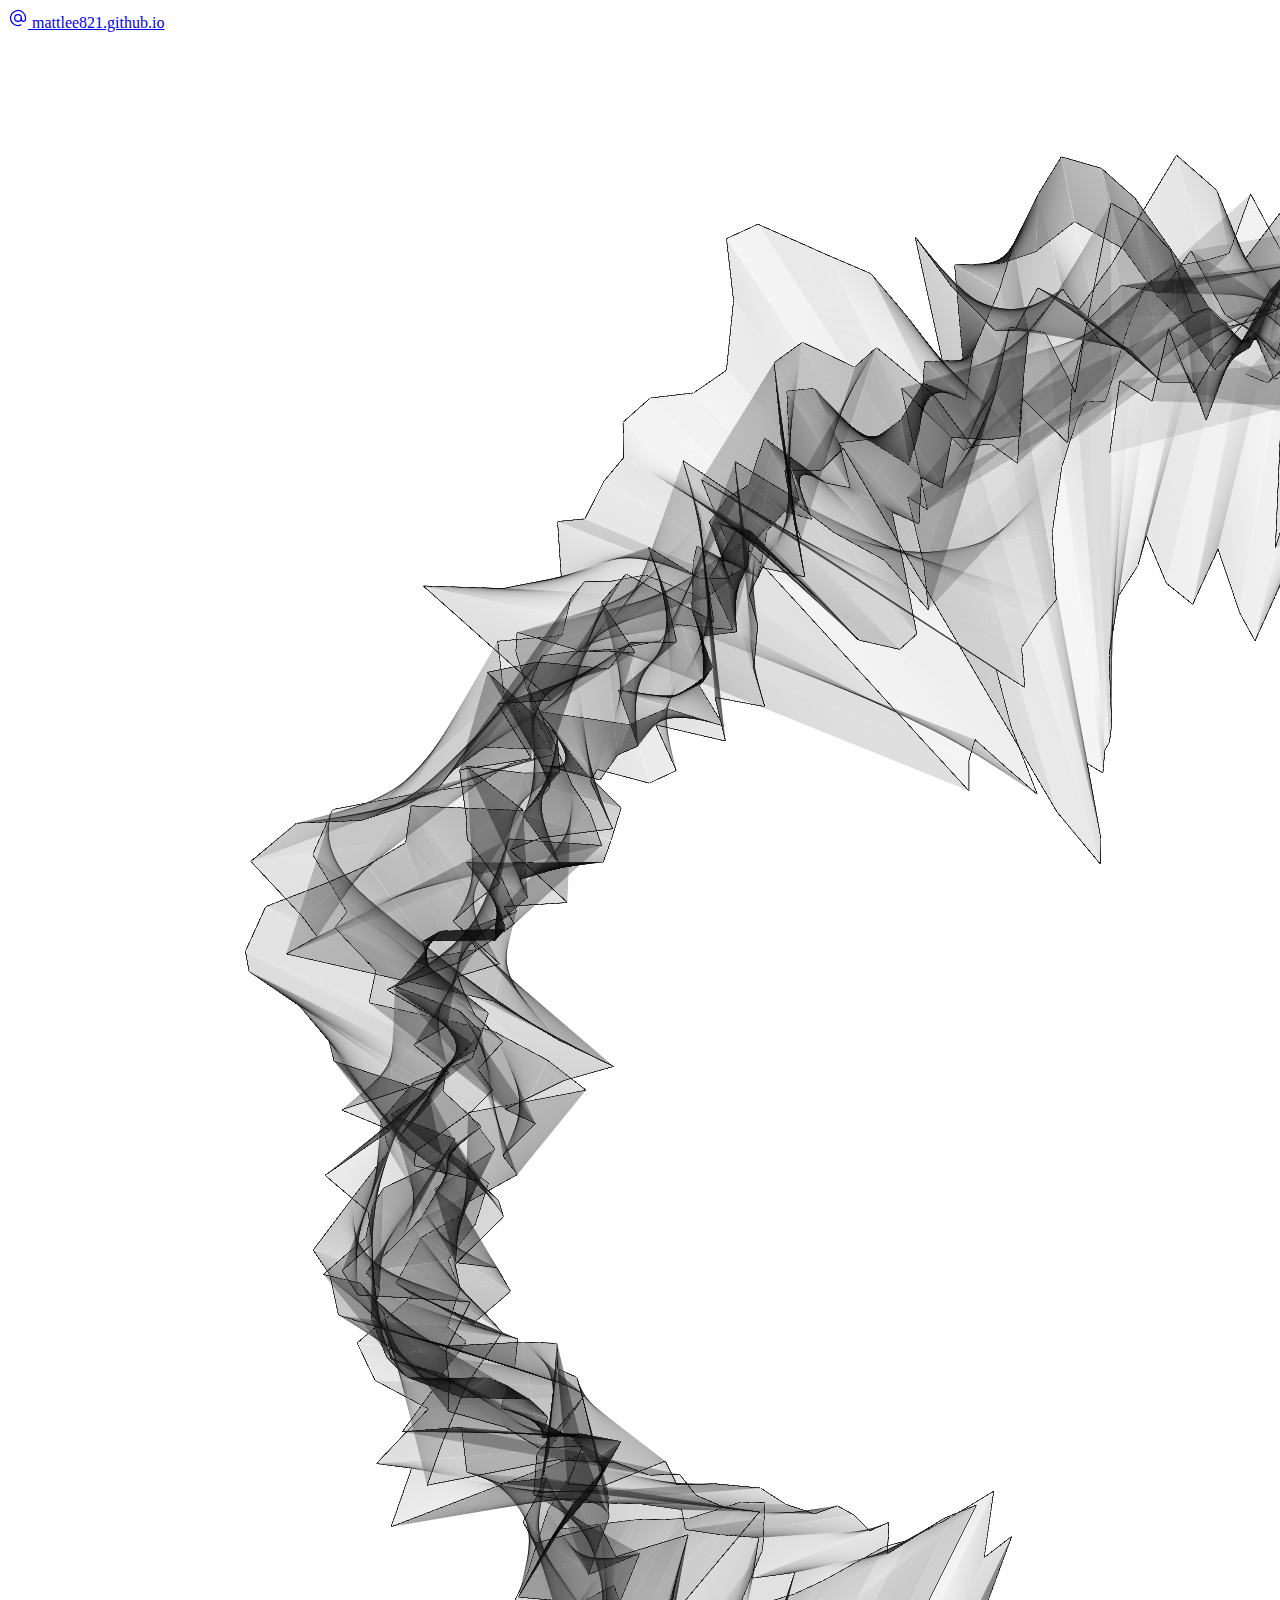
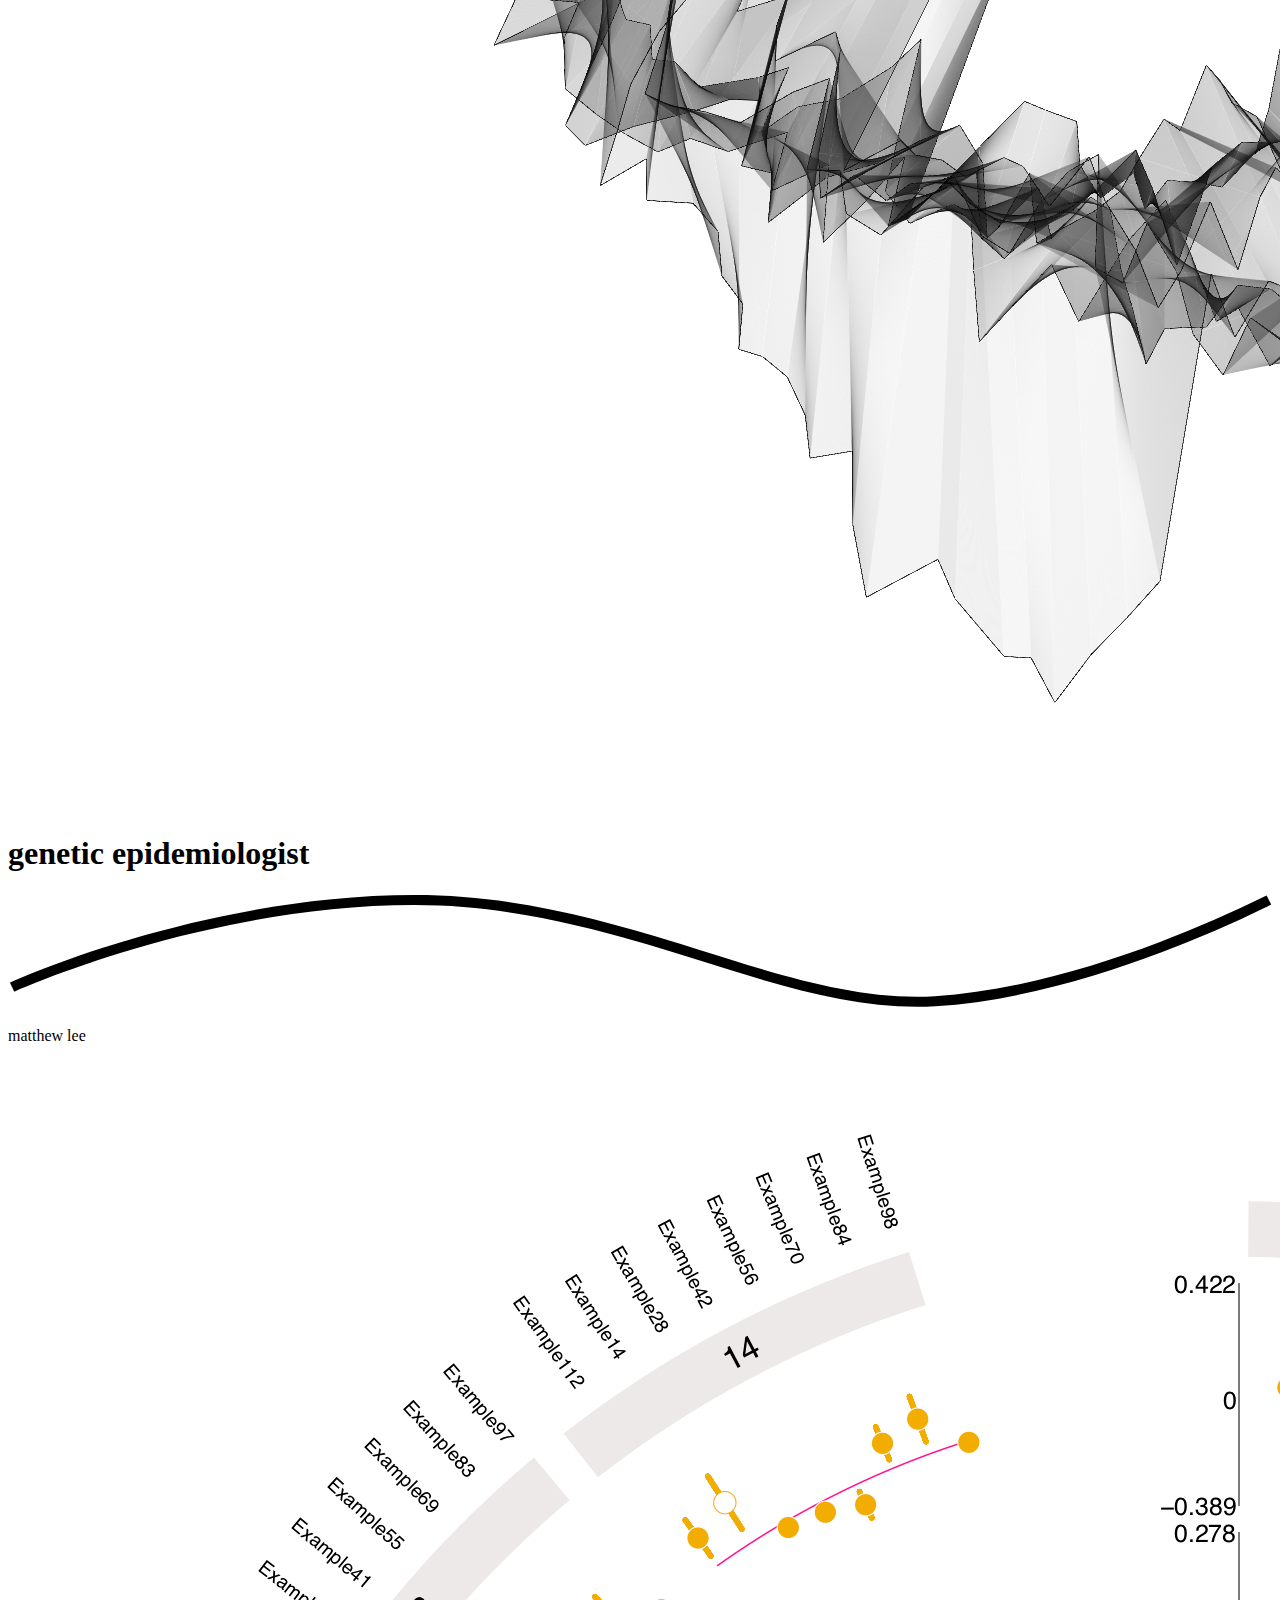
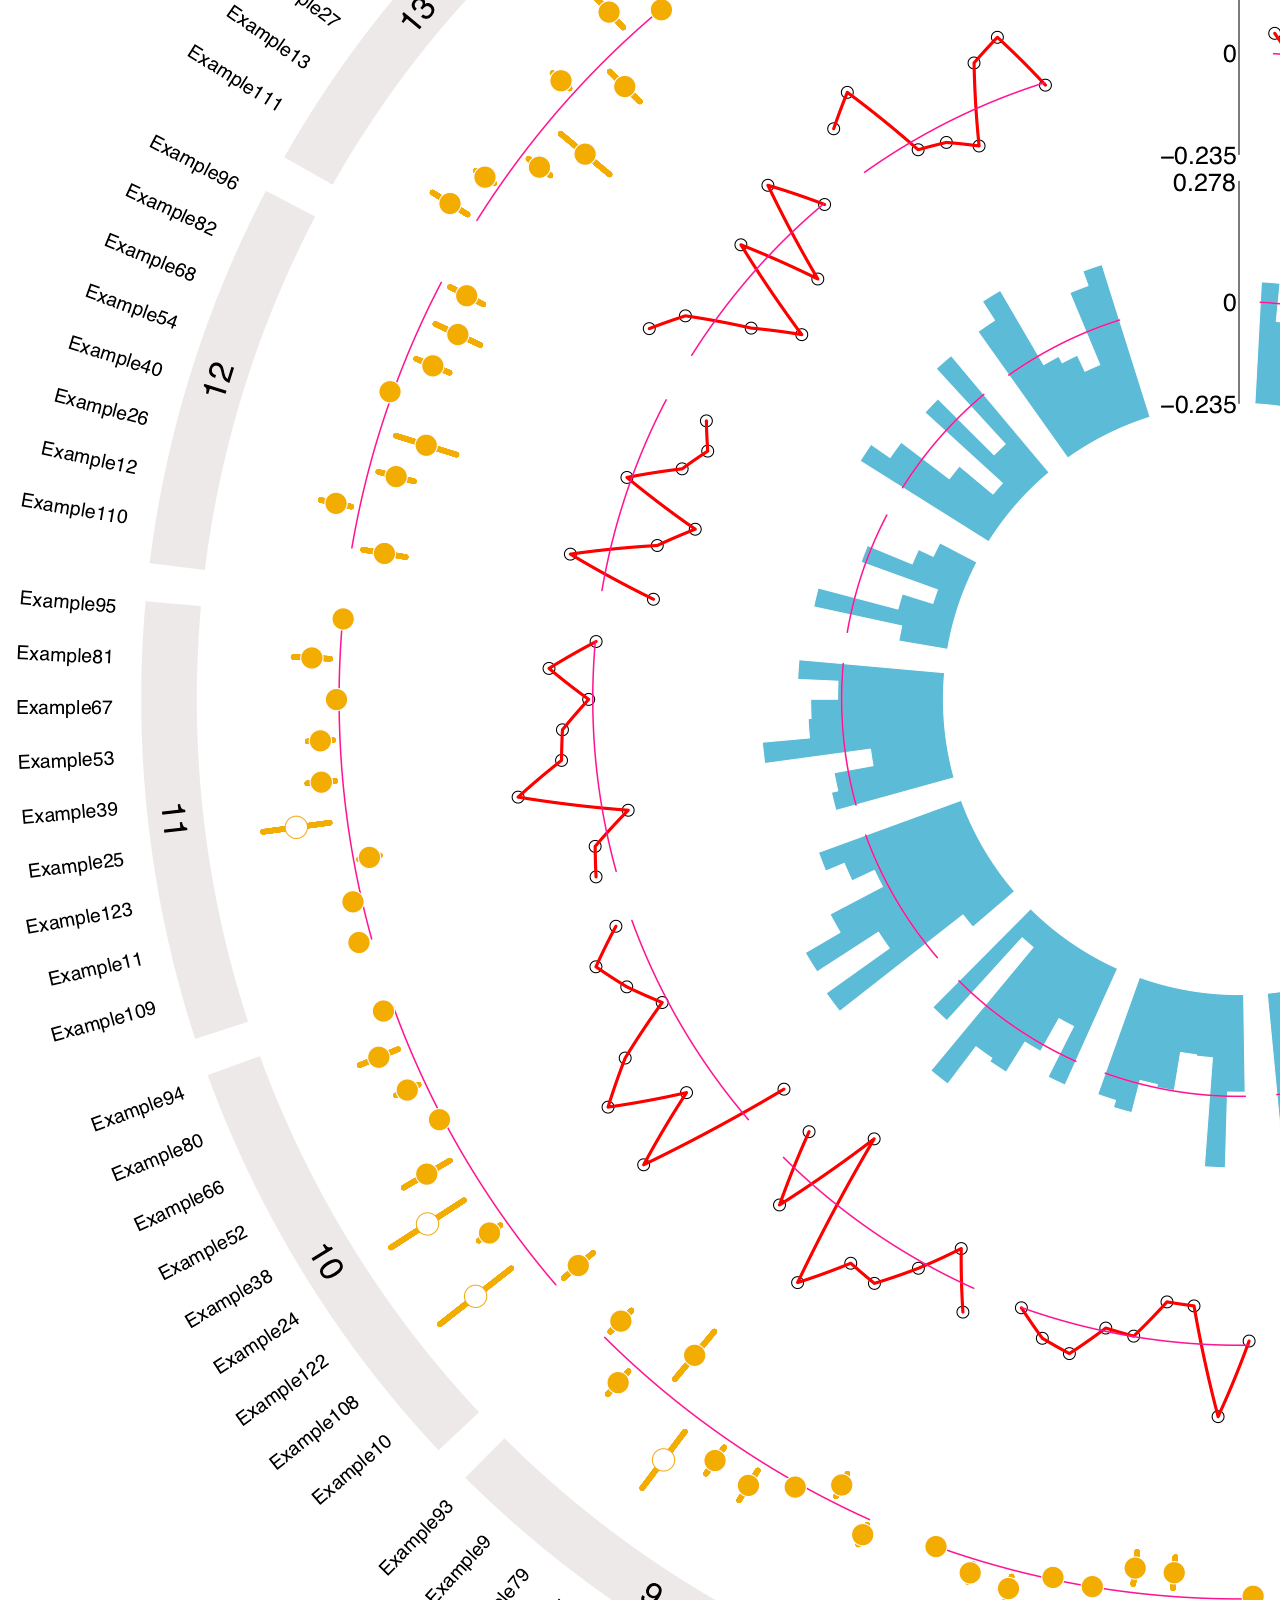
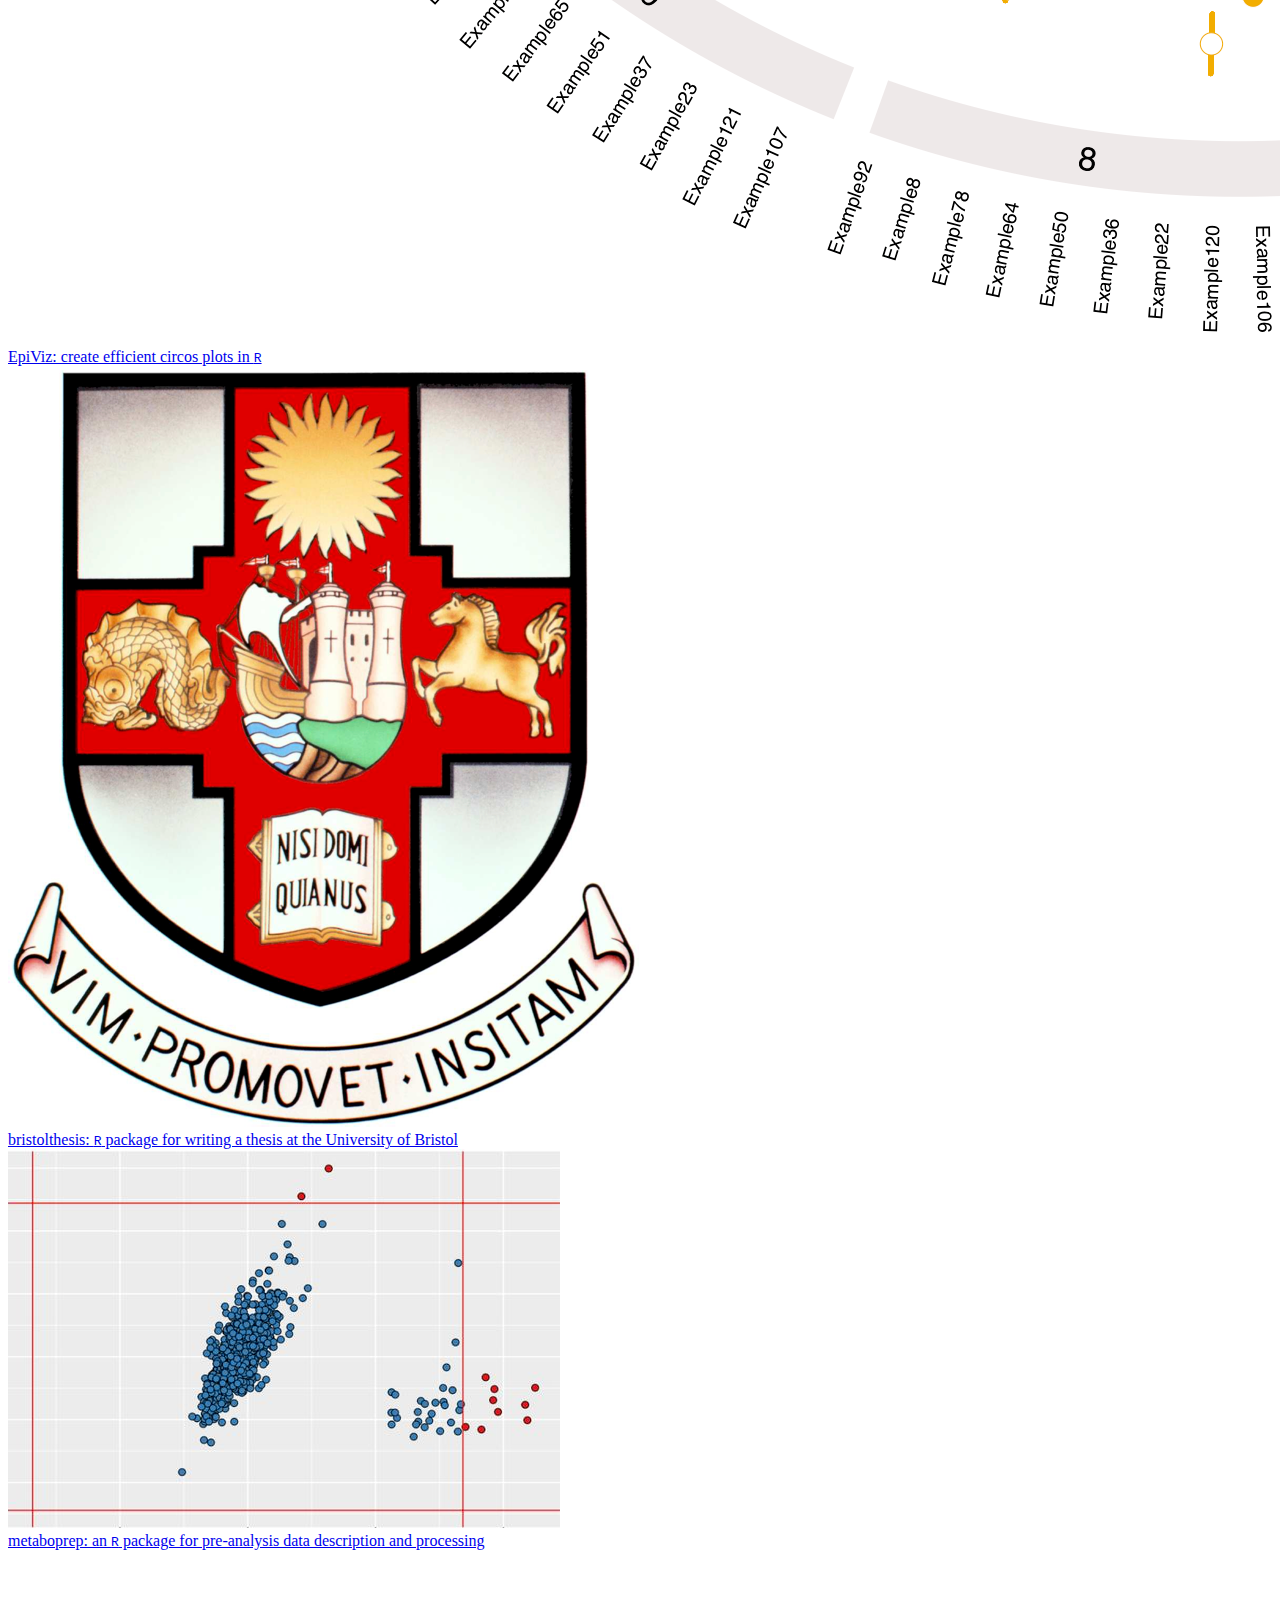
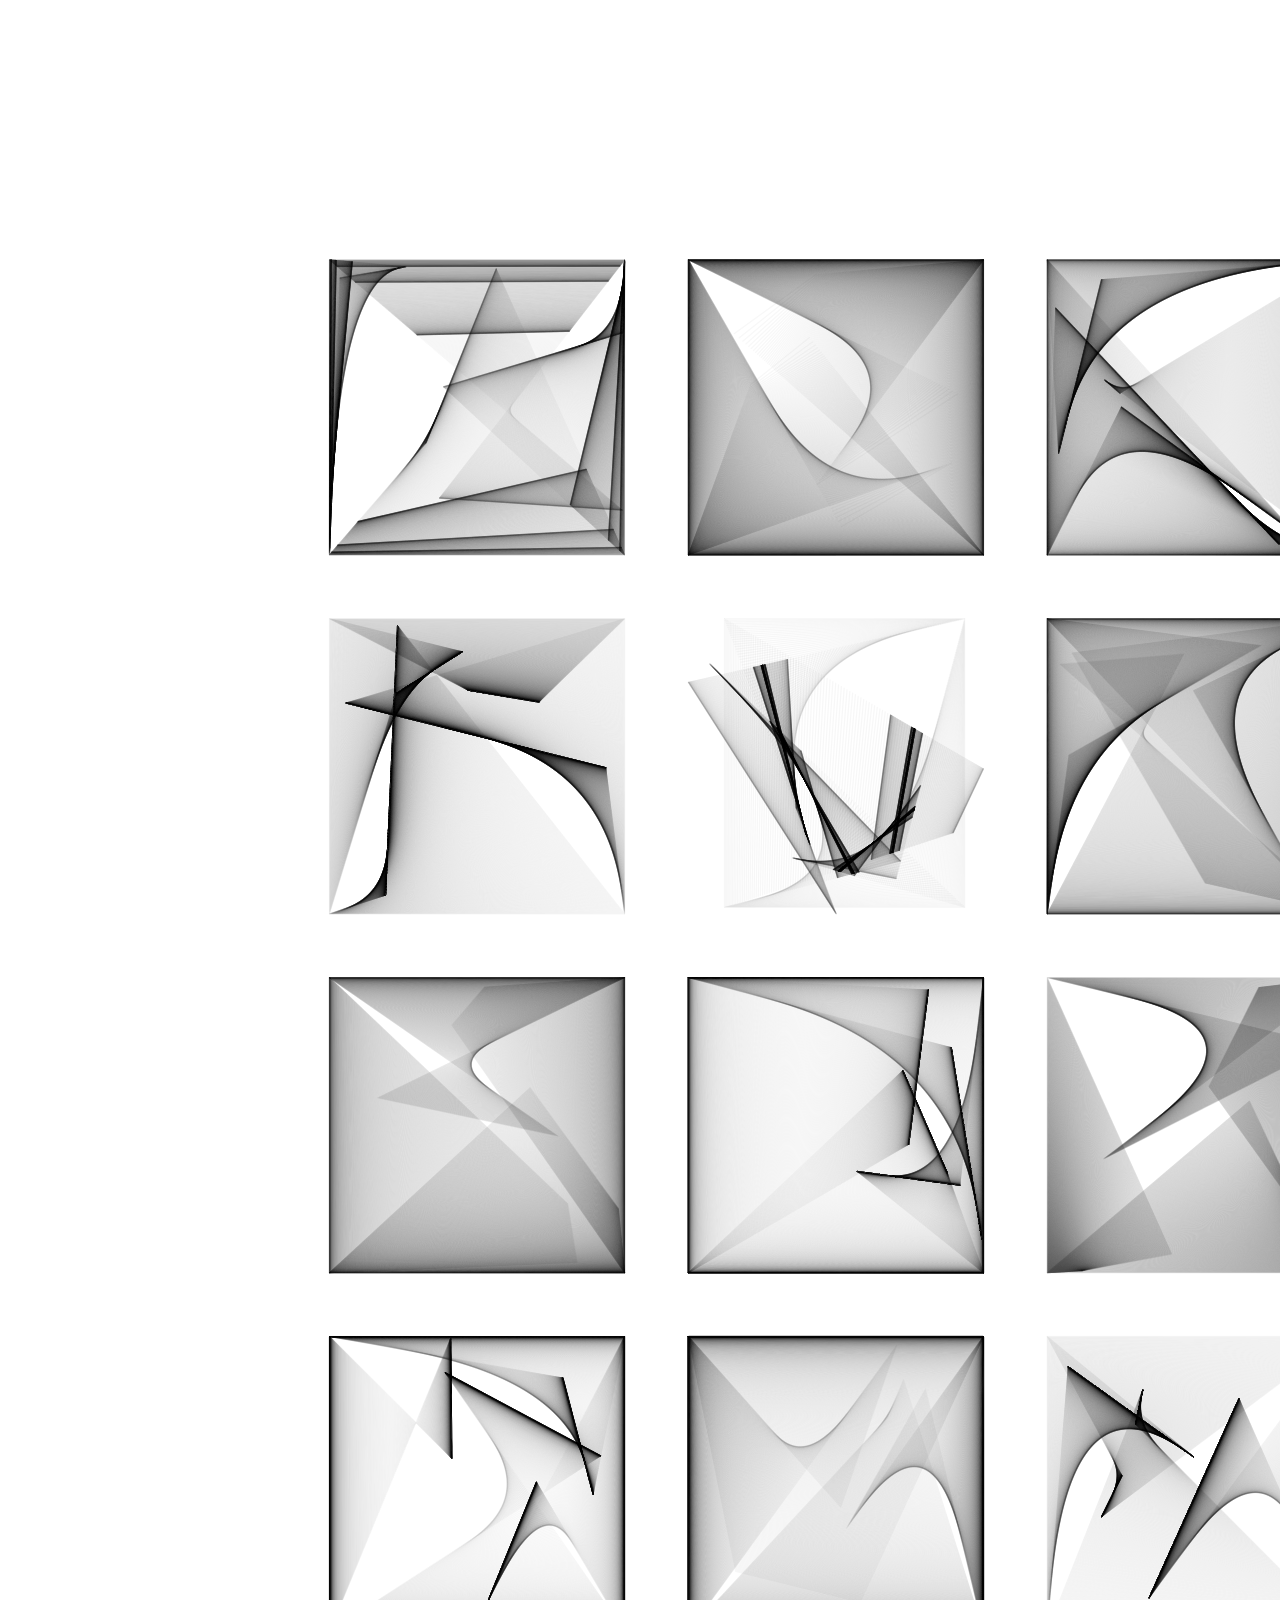
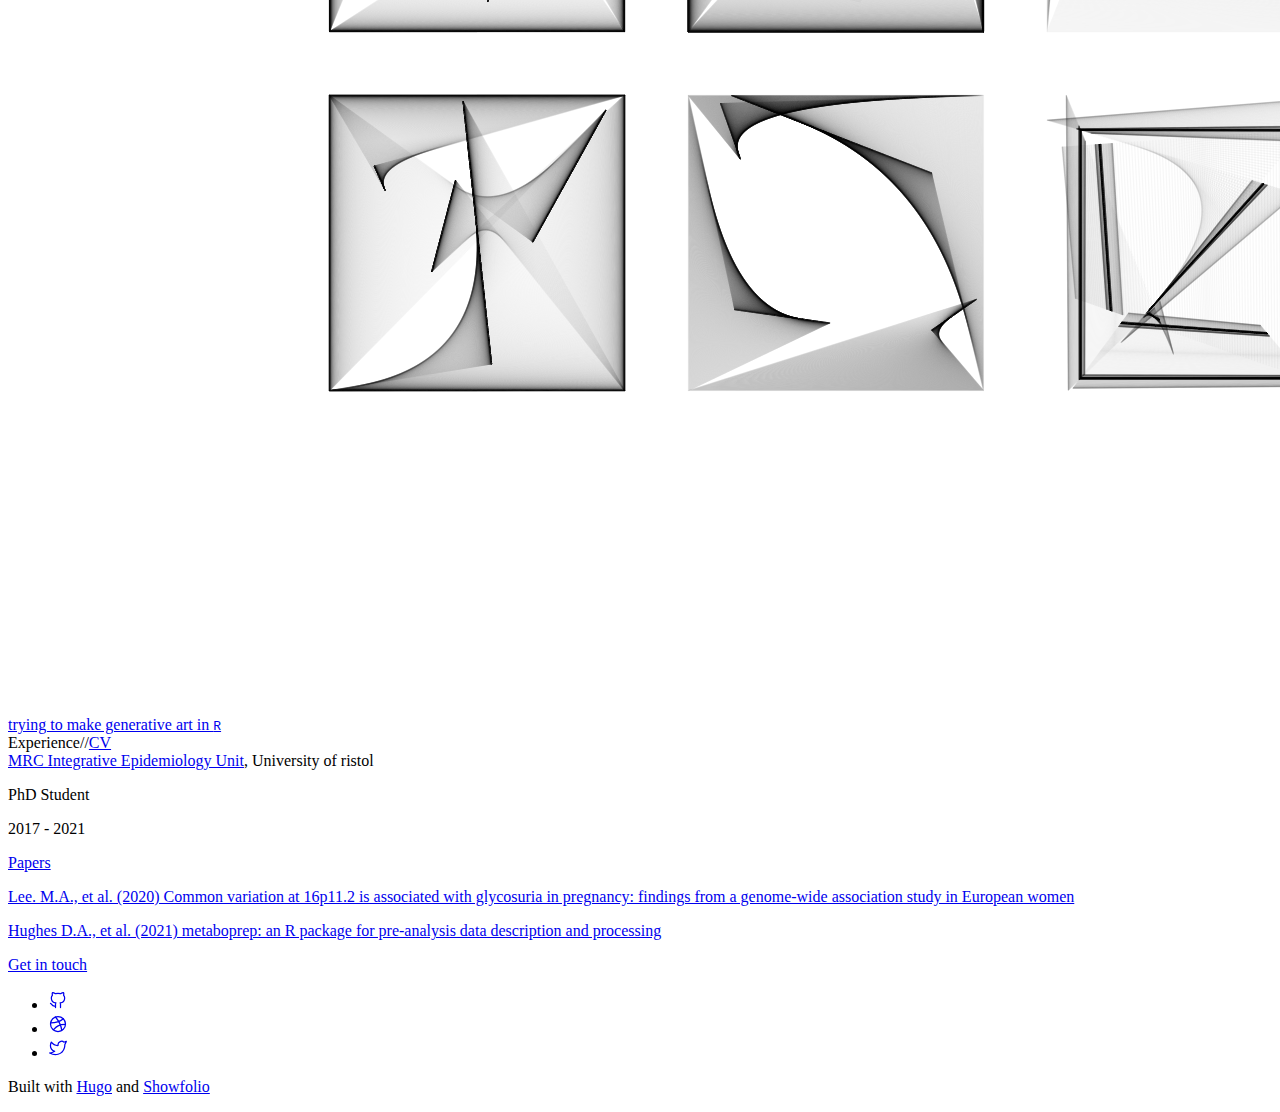
==== index.html @ bc2c704a "first commit" ====
<!DOCTYPE html>
<html lang="en-uk">
  <head>
  <meta charset="utf-8" />
  <meta name="viewport" content="width=device-width, initial-scale=1" />
  <title>
    mattlee821.github.io - mattlee821.github.io
  </title><meta name="generator" content="Hugo 0.86.0" /><link
    rel="stylesheet"
    href="https://mattlee821.github.io/css/styles.min.9364912a7bef88d33468ac1e06ea8011244b5a9d7494901418b22db514455541.css"
    integrity="sha256-k2SRKnvviNM0aKweBuqAESRLWp10lJAUGLIttRRFVUE="
  />
  
  <script>
    
    if (window.matchMedia("(prefers-color-scheme: dark)").matches) {
      document.documentElement.classList.add("dark");
    } else {
      document.documentElement.classList.remove("dark");
    }
  </script>
  
</head>

  <body
    class="flex flex-col min-h-screen dark:bg-gray-900 dark:text-gray-100 transition-colors duration-500"
  ><header class="w-full px-4 pt-4 max-w-5xl mx-auto">
  <nav class="flex items-center justify-between flex-wrap">
    <div class="flex gap-2 items-center">
      
      <a href="mailto:matthew.lee@bristol.ac.uk" aria-label="EMail">
        <svg
          xmlns="http://www.w3.org/2000/svg"
          width="20"
          height="20"
          viewBox="0 0 24 24"
          stroke-width="1.5"
          stroke="currentColor"
          fill="none"
          stroke-linecap="round"
          stroke-linejoin="round"
        >
          <path stroke="none" d="M0 0h24v24H0z" fill="none" />
          <circle cx="12" cy="12" r="4" />
          <path d="M16 12v1.5a2.5 2.5 0 0 0 5 0v-1.5a9 9 0 1 0 -5.5 8.28" />
        </svg>
      </a>
      
      <a href="https://mattlee821.github.io/" class="flex items-center font-bold">
        mattlee821.github.io
      </a>
    </div>

    <ul id="nav-menu" class="flex w-auto mt-0 space-x-2">
      
      
    </ul>
  </nav>
</header>
<main class="flex-1 mx-4 md:mx-12 lg:mx-24 mt-8 sm:mt-16"><section class="p-4 flex flex-col items-center">

  
  
  <div class="w-48 h-48 rounded-full mb-6 bg-white">
    <a href="https://research-information.bris.ac.uk/en/persons/matthew-lee"><img src="/procedural_ring.png" class="w-full p-2 h-full object-contain" alt="Matthew Lee" /></a>
  </div>
  

  <h1 class="text-2xl font-bold text-center mb-4">
    genetic epidemiologist
  </h1>
  <div
    class="text-5xl md:text-6xl font-bold text-center max-w-3xl mb-4 relative"
  >
    <div
      class="absolute top-10 opacity-20 transform left-1/2 -translate-x-1/2 text-red-300 z-0 w-full"
    >
      <svg
        class="max-w-xs md:max-w-lg mx-auto w-full"
        viewbox="0 0 625 56"
        fill="none"
        xmlns="http://www.w3.org/2000/svg"
      >
        <path
          d="M2 46c1.035 2.276 1.035 2.276 1.036 2.275h.002l.011-.006.048-.021.198-.089c.176-.08.443-.197.796-.353.707-.31 1.763-.767 3.145-1.35a406.34 406.34 0 0112.06-4.841c10.438-4.011 25.451-9.363 43.72-14.716C99.57 16.19 149.07 5.5 201 5.5v-5C148.43.5 98.43 11.312 61.61 22.1c-18.42 5.398-33.563 10.796-44.108 14.848a411.168 411.168 0 00-12.209 4.9 243.513 243.513 0 00-4.039 1.746 96.86 96.86 0 00-.268.121l-.015.007-.004.002c-.002 0-.002 0 1.033 2.276zM201 5.5c51.827 0 96.622 13.509 138.315 26.573 41.555 13.021 80.28 25.705 119.331 23.423l-.292-4.992c-37.949 2.218-75.724-10.098-117.544-23.202C299.128 14.24 253.673.5 201 .5v5zm257.646 49.996c38.873-2.272 80.4-14.874 112.112-26.845a615.88 615.88 0 0038.831-16.199 484.157 484.157 0 0011.08-5.243 292.1 292.1 0 003.713-1.852l.197-.1.05-.027.014-.006.004-.002c.001 0 .001-.001-1.147-2.222L622.351.78h-.002l-.011.006a611.127 611.127 0 01-53.346 23.187c-31.538 11.905-72.511 24.303-110.638 26.531l.292 4.992z"
          fill="currentColor"
        />
      </svg>
    </div>
    <div class="relative"></div>
  </div>
  <p class="font-light text-center max-w-sm mb-8">
    matthew lee
  </p>

 </section>
<section class="grid grid-cols-2 md:grid-cols-4 gap-4 my-1 max-w-5xl mx-auto" style="min-height: 100px">

  <div class="relative row-span-1 shadow-sm md:shadow-2xl">
    <img
      class="rounded object-cover w-full h-full"
      loading="lazy"
      src="/epiviz_crop.png"
      href="https://github.com/mattlee821/EpiViz#epiviz-an-implementation-of-circos-plots-for-epidemiologists"/>
    <div class="absolute top-0 left-0 rounded w-full h-full bg-black bg-opacity-30 grid place-items-center opacity-0 hover:opacity-100 transition-opacity duration-200">
      <a class="px-3 py-1 bg-white text-black"
        href="https://github.com/mattlee821/EpiViz#epiviz-an-implementation-of-circos-plots-for-epidemiologists"
        target="_blank"
        rel="noopener noreferrer">
        EpiViz: create efficient circos plots in <code>R</code>
      </a>
    </div>
  </div>

    <div class="relative row-span-1 shadow-sm md:shadow-2xl">
    <img
      class="rounded object-cover w-full h-full"
      loading="lazy"
      src="/UoBcrest.png"
      href="https://github.com/mattlee821/bristolthesis#bristolthesis"
    />
    <div
      class="absolute top-0 left-0 rounded w-full h-full bg-black bg-opacity-30 grid place-items-center opacity-0 hover:opacity-100 transition-opacity duration-200"
    >
      <a class="px-3 py-1 bg-white text-black"
        href="https://github.com/mattlee821/bristolthesis#bristolthesis"
        target="_blank"
        rel="noopener noreferrer"
        >bristolthesis: <code>R</code> package for writing a thesis at the University of Bristol</a>
    </div>
  </div>

      <div class="relative row-span-1 shadow-sm md:shadow-2xl">
    <img
      class="rounded object-cover w-full h-full"
      loading="lazy"
      src="/metaboprep_crop.png"
      href="https://github.com/mattlee821/bristolthesis#bristolthesis"
    />
    <div
      class="absolute top-0 left-0 rounded w-full h-full bg-black bg-opacity-30 grid place-items-center opacity-0 hover:opacity-100 transition-opacity duration-200"
    >
      <a class="px-3 py-1 bg-white text-black"
        href="https://github.com/MRCIEU/metaboprep#metabolite-data-preparation-pipeline---version-10"
        target="_blank"
        rel="noopener noreferrer"
        >metaboprep: an <code>R</code> package for pre-analysis data description and processing
      </a>
    </div>
  </div>

      <div class="relative row-span-1 shadow-sm md:shadow-2xl bg-white">
    <img
      class="rounded object-cover w-full h-full"
      loading="lazy"
      src="/interpolate_squares.png"
      href="https://github.com/mattlee821/bristolthesis#bristolthesis"
    />
    <div
      class="absolute top-0 left-0 rounded w-full h-full bg-black bg-opacity-30 grid place-items-center opacity-0 hover:opacity-100 transition-opacity duration-200"
    >
      <a class="px-3 py-1 bg-white text-black"
        href="https://github.com/mattlee821/generativeart"
        target="_blank"
        rel="noopener noreferrer"
        >trying to make generative art in <code>R</code>
      </a>
    </div>
  </div>
      
</section>
<section class="my-10 max-w-5xl mx-auto">

  <div class="grid grid-cols-2 gap-4">
    
    <div>
      <div class="text-2xl font-semibold mb-4">Experience</a>//<a class="text text-blue-100 hover:text-blue-400" href="mattlee821.github.io/cv">CV</div>
      <div>

        <div class="text font-bold my-2"><a class="text text-blue-100 hover:text-blue-400" href="http://www.bristol.ac.uk/integrative-epidemiology/">MRC Integrative Epidemiology Unit</a>, University of ristol</div>
        <p class="my-1 font-light">PhD Student</p>
        <p class="text-gray-500 my-1">2017 - 2021</p>

      </div>
    </div>

    
    <div>
      <div class="text-2xl font-semibold mb-4"><a class="text text-blue-100 hover:text-blue-400" href="https://orcid.org/0000-0001-6262-3447">Papers</div>

        <p class="my-1 font-light"><a class="text text-blue-100 hover:text-blue-400" href="https://doi.org/10.1093/hmg/ddaa054">Lee. M.A., et al. (2020) Common variation at 16p11.2 is associated with glycosuria in pregnancy: findings from a genome-wide association study in European women</a></p>

        <p class="my-1 font-light"><a class="text text-blue-100 hover:text-blue-400" href="https://www.biorxiv.org/content/10.1101/2021.07.07.451488v1">Hughes D.A., et al. (2021) metaboprep: an R package for pre-analysis data description and processing</a></p>

    </div>

  </div>
</section>
<section class="my-16 max-w-2xl mx-auto">
  <div class="text font-bold text-center">
    <a class="text text-blue-400 hover:text-blue-100" href="mailto:matthew.lee@bristol.ac.uk">Get in touch</a>
  </div>
</section>
<section class="my-4">
  <ul class="flex justify-center gap-4">

    
    <li>
      <a
        href="https://github.com/mattlee821"
        target="_blank"
        rel="noopener"
        aria-label="GitHub"
        class="p-2 inline-block rounded-full border border-gray-300 text-gray-300 hover:text-gray-800 hover:border-gray-800 cursor-pointer transition-colors dark:border-gray-600 dark:text-gray-600 dark:hover:border-gray-300 dark:hover:text-gray-300"
      >
        <svg
          xmlns="http://www.w3.org/2000/svg"
          width="20"
          height="20"
          viewBox="0 0 24 24"
          stroke-width="1.5"
          stroke="currentColor"
          fill="none"
          stroke-linecap="round"
          stroke-linejoin="round"
        >
          <path stroke="none" d="M0 0h24v24H0z" fill="none" />
          <path
            d="M9 19c-4.3 1.4 -4.3 -2.5 -6 -3m12 5v-3.5c0 -1 .1 -1.4 -.5 -2c2.8 -.3 5.5 -1.4 5.5 -6a4.6 4.6 0 0 0 -1.3 -3.2a4.2 4.2 0 0 0 -.1 -3.2s-1.1 -.3 -3.5 1.3a12.3 12.3 0 0 0 -6.2 0c-2.4 -1.6 -3.5 -1.3 -3.5 -1.3a4.2 4.2 0 0 0 -.1 3.2a4.6 4.6 0 0 0 -1.3 3.2c0 4.6 2.7 5.7 5.5 6c-.6 .6 -.6 1.2 -.5 2v3.5"
          />
        </svg>
      </a>
    </li>
    

    
    <li>
      <a
        href="https://research-information.bris.ac.uk/en/persons/matthew-lee"
        target="_blank"
        rel="noopener"
        aria-label="Medium"
        class="p-2 inline-block rounded-full border border-gray-300 text-gray-300 hover:text-gray-800 hover:border-gray-800 cursor-pointer transition-colors dark:border-gray-600 dark:text-gray-600 dark:hover:border-gray-300 dark:hover:text-gray-300"
      >
        <svg
          xmlns="http://www.w3.org/2000/svg"
          class="icon icon-tabler icon-tabler-brand-dribbble"
          width="20"
          height="20"
          viewBox="0 0 24 24"
          stroke-width="1.5"
          stroke="currentColor"
          fill="none"
          stroke-linecap="round"
          stroke-linejoin="round"
        >
          <path stroke="none" d="M0 0h24v24H0z" fill="none" />
          <circle cx="12" cy="12" r="9" />
          <path d="M9 3.6c5 6 7 10.5 7.5 16.2" />
          <path d="M6.4 19c3.5 -3.5 6 -6.5 14.5 -6.4" />
          <path d="M3.1 10.75c5 0 9.814 -.38 15.314 -5" />
        </svg>
      </a>
    </li>
    

    
    <li>
      <a
        href="https://twitter.com/science_matt"
        target="_blank"
        rel="noopener"
        aria-label="Twitter"
        class="p-2 inline-block rounded-full border border-gray-300 text-gray-300 hover:text-gray-800 hover:border-gray-800 cursor-pointer transition-colors dark:border-gray-600 dark:text-gray-600 dark:hover:border-gray-300 dark:hover:text-gray-300"
      >
        <svg
          xmlns="http://www.w3.org/2000/svg"
          width="20"
          height="20"
          viewBox="0 0 24 24"
          stroke-width="1.5"
          stroke="currentColor"
          fill="none"
          stroke-linecap="round"
          stroke-linejoin="round"
        >
          <path stroke="none" d="M0 0h24v24H0z" fill="none" />
          <path
            d="M22 4.01c-1 .49 -1.98 .689 -3 .99c-1.121 -1.265 -2.783 -1.335 -4.38 -.737s-2.643 2.06 -2.62 3.737v1c-3.245 .083 -6.135 -1.395 -8 -4c0 0 -4.182 7.433 4 11c-1.872 1.247 -3.739 2.088 -6 2c3.308 1.803 6.913 2.423 10.034 1.517c3.58 -1.04 6.522 -3.723 7.651 -7.742a13.84 13.84 0 0 0 .497 -3.753c-.002 -.249 1.51 -2.772 1.818 -4.013z"
          />
        </svg>
      </a>
    </li>

    
  </ul>
</section>

    </main><footer class="my-0 w-full text-center p-4 text-xs text-gray-400">
  <p>
    Built with
    <a
      href="https://gohugo.io"
      target="_blank"
      rel="noopener noreferrer"
      class="underline hover:text-blue-800 dark:hover:text-blue-300"
      >Hugo</a
    >
    and
    <a
      href="https://github.com/apvarun/showfolio-hugo-theme"
      target="_blank"
      rel="noopener noreferrer"
      class="underline hover:text-blue-800 dark:hover:text-blue-300"
      >Showfolio</a
    >
  </p>
</footer>

</body>
</html>
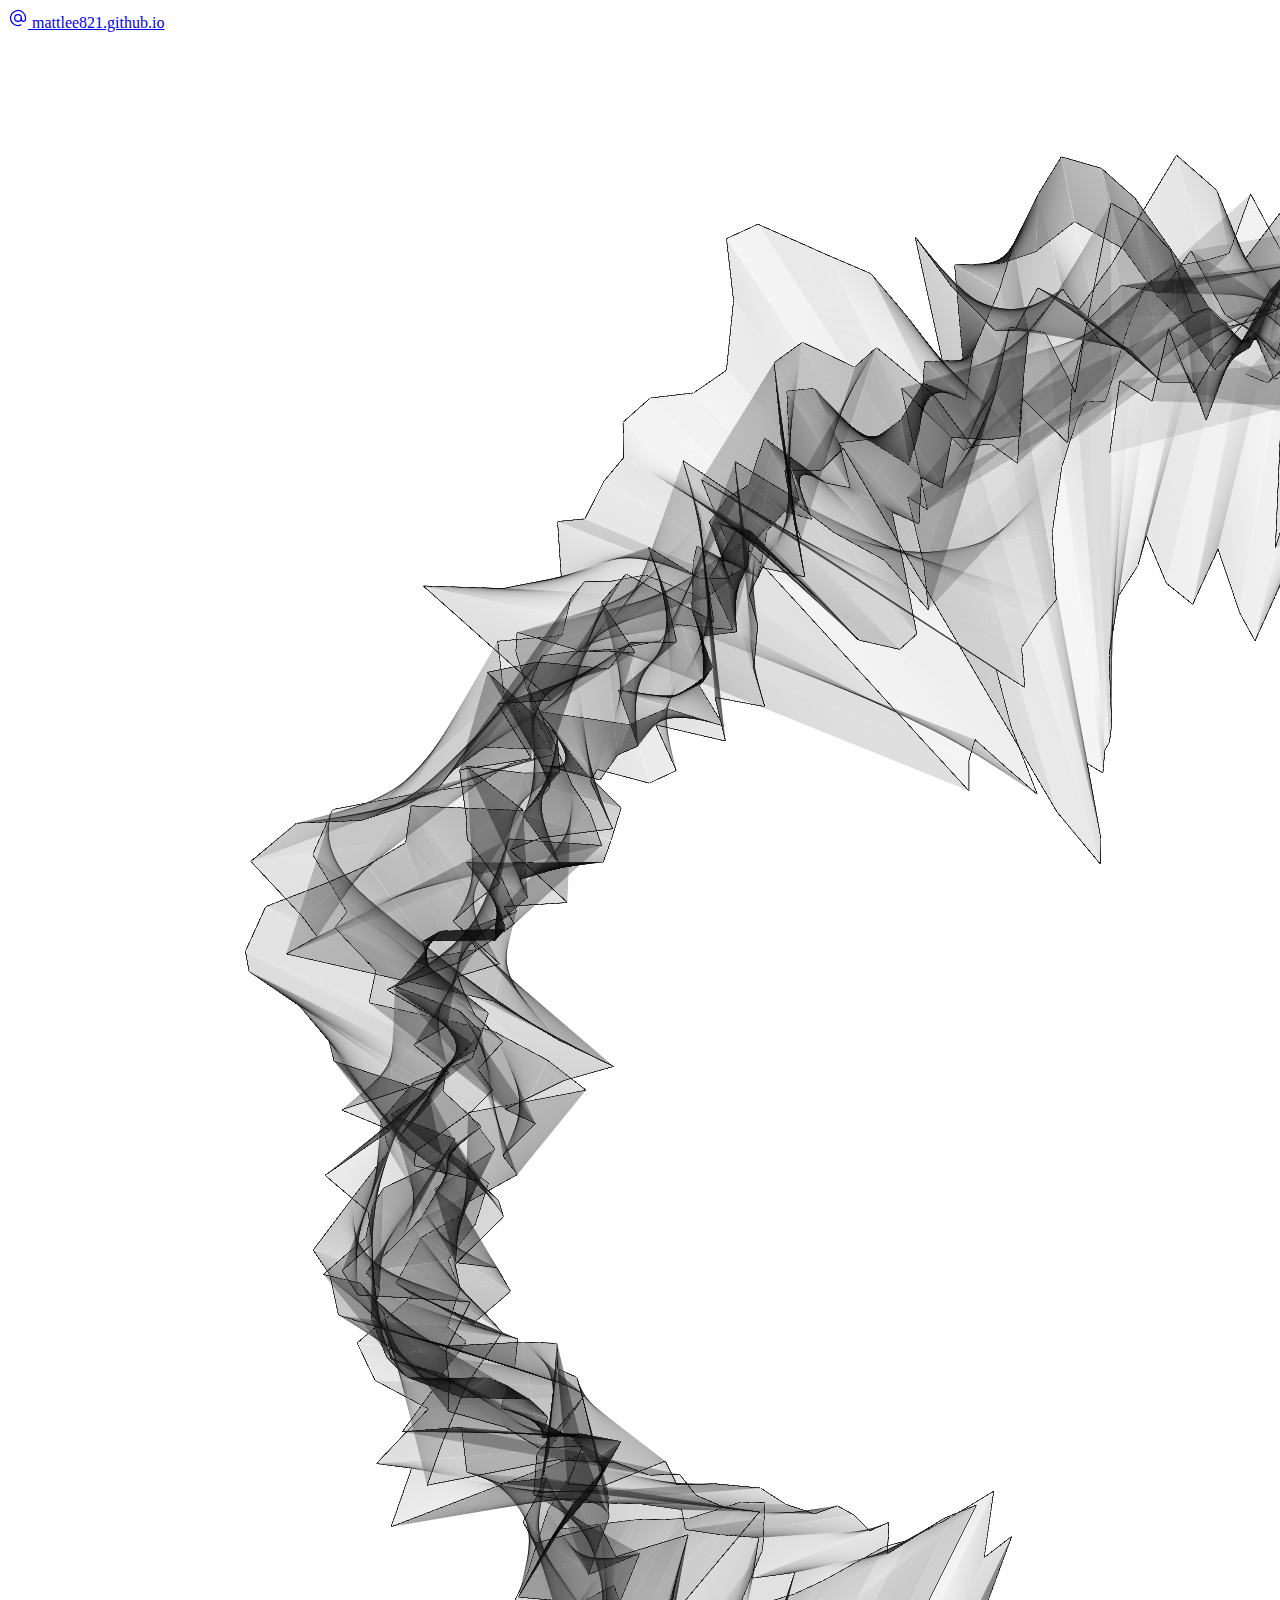
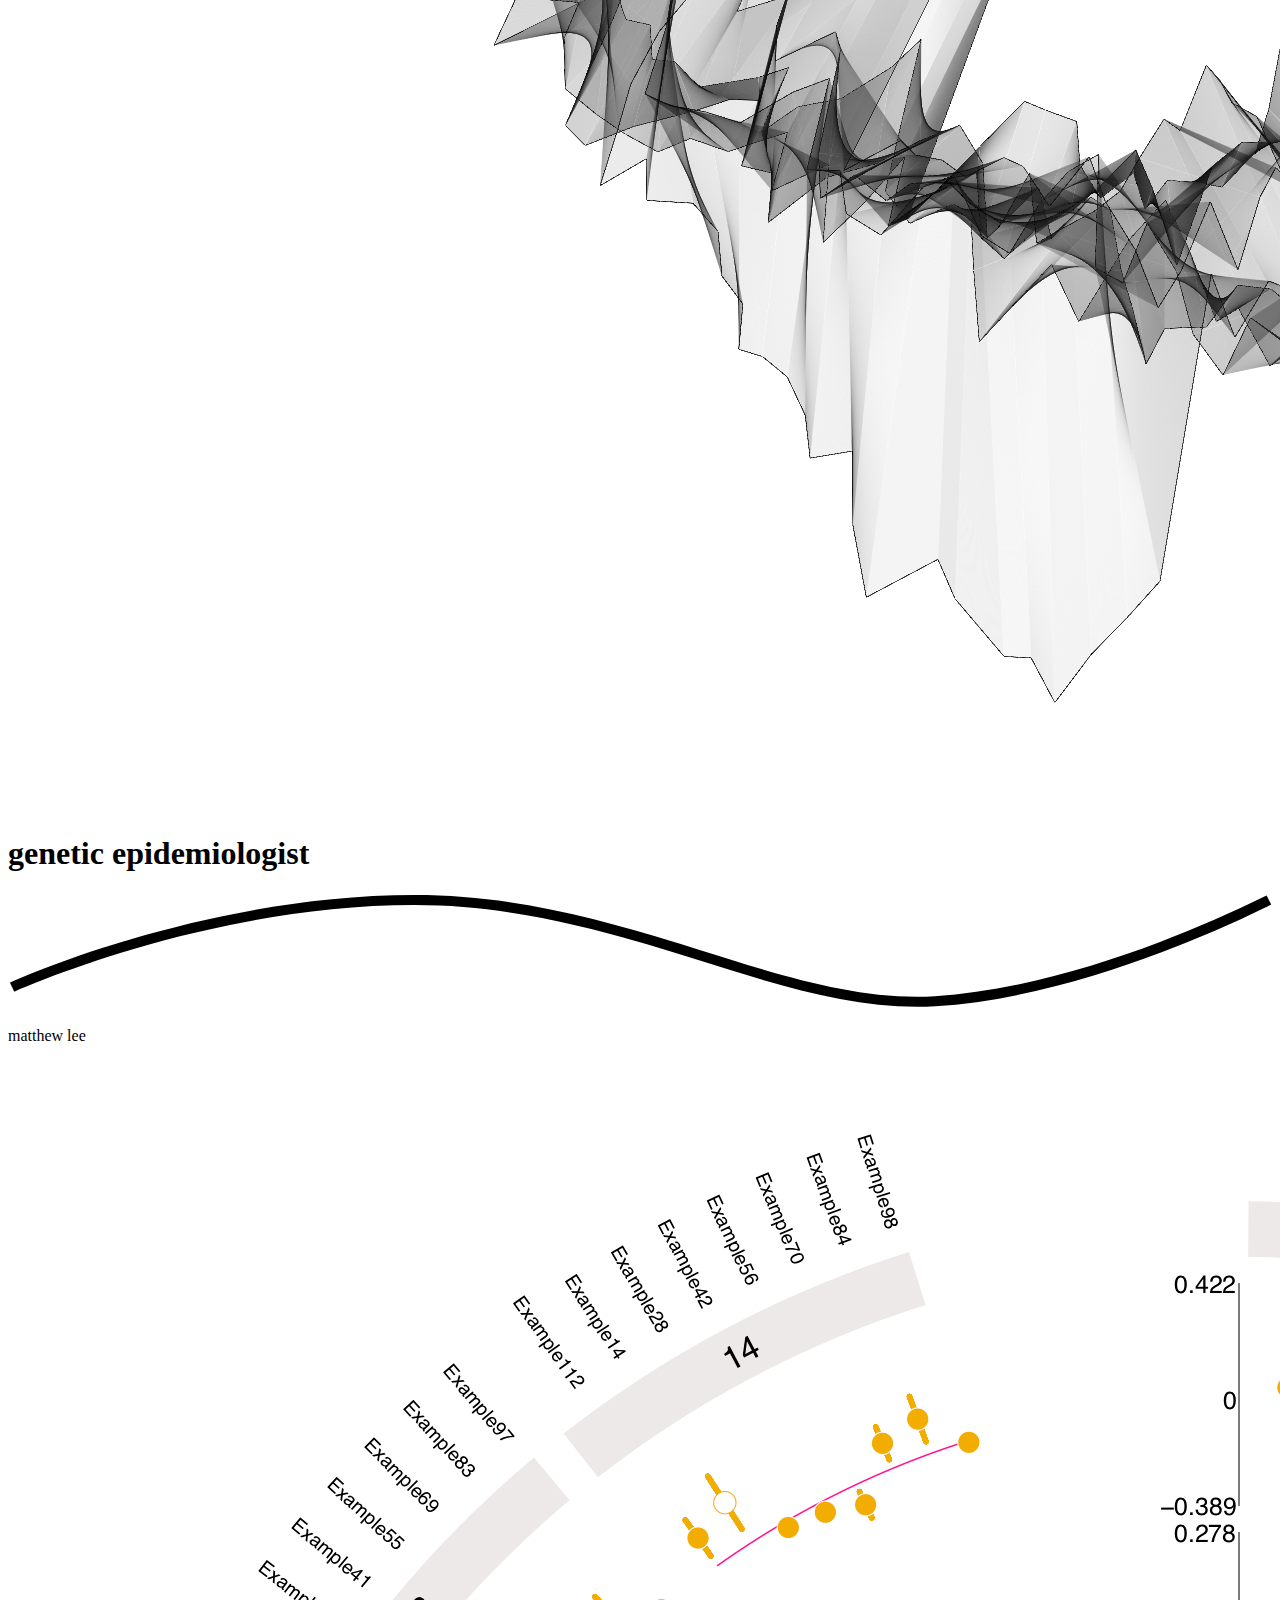
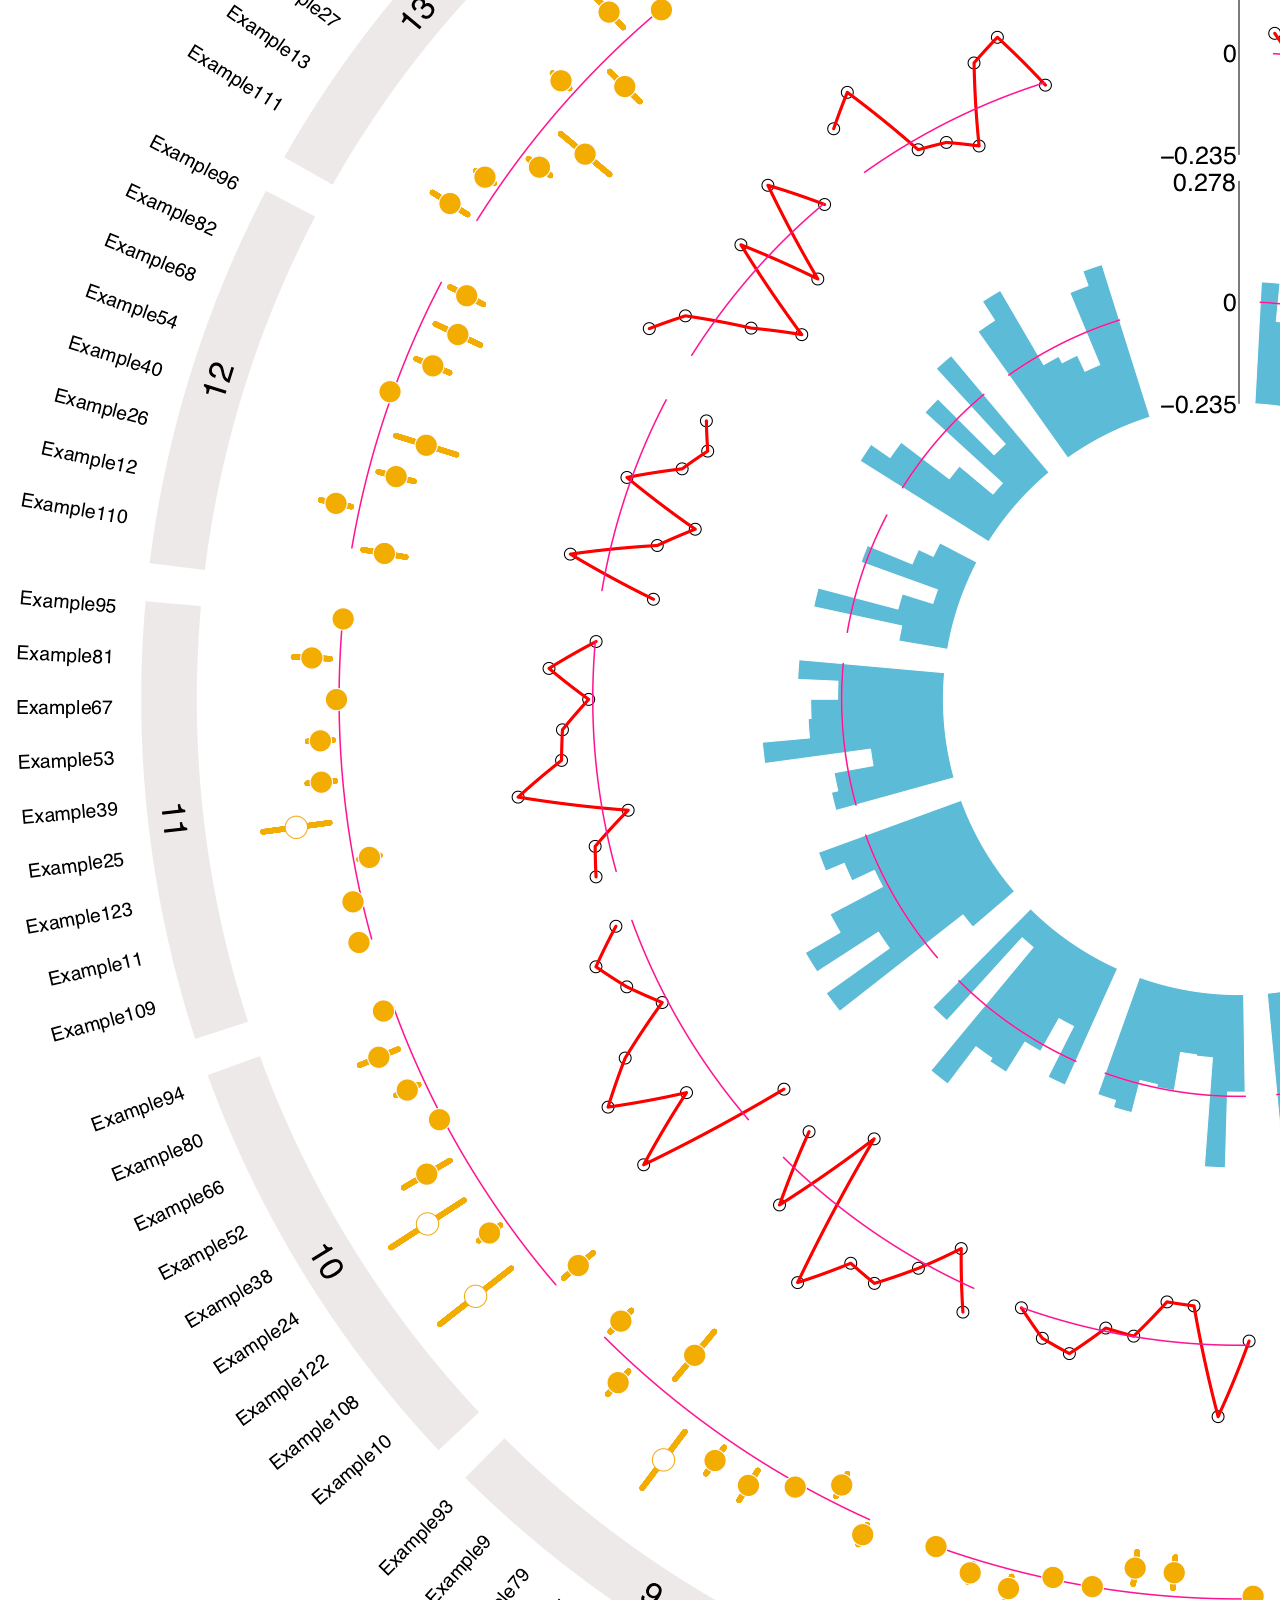
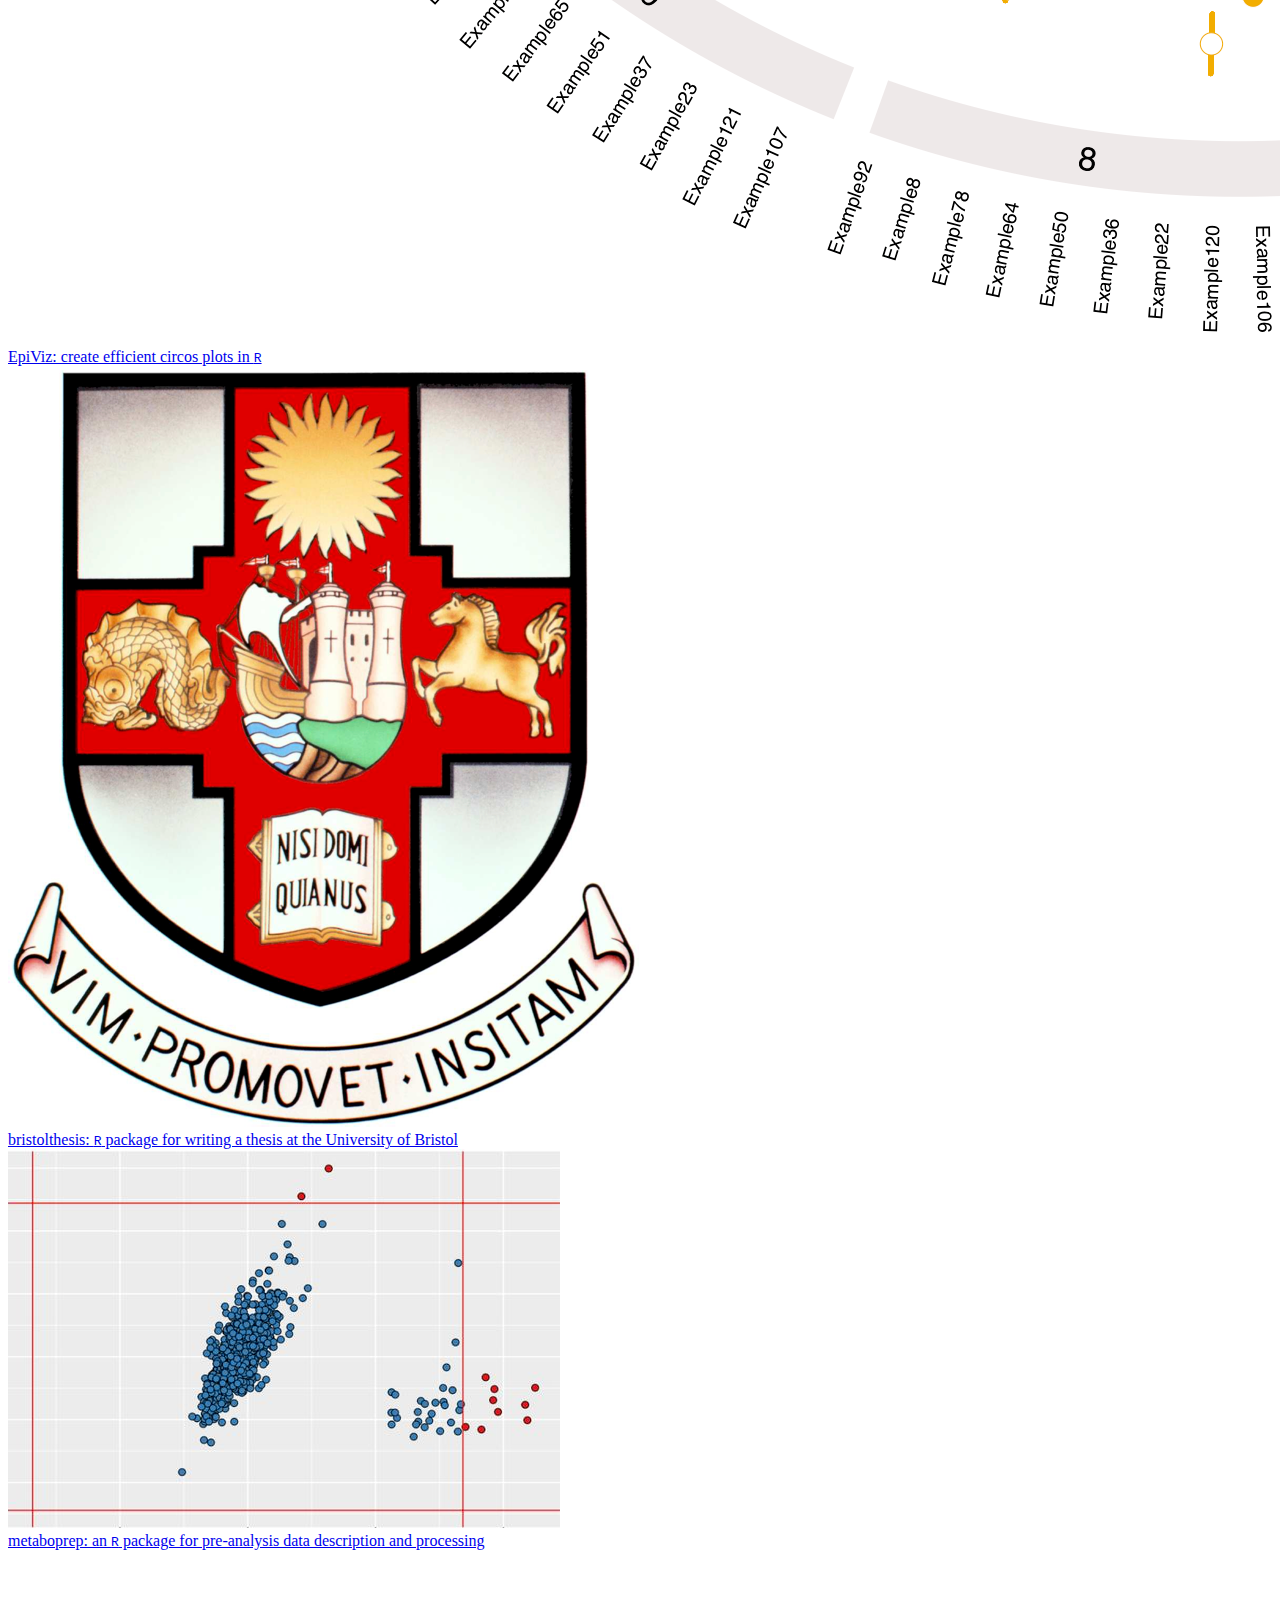
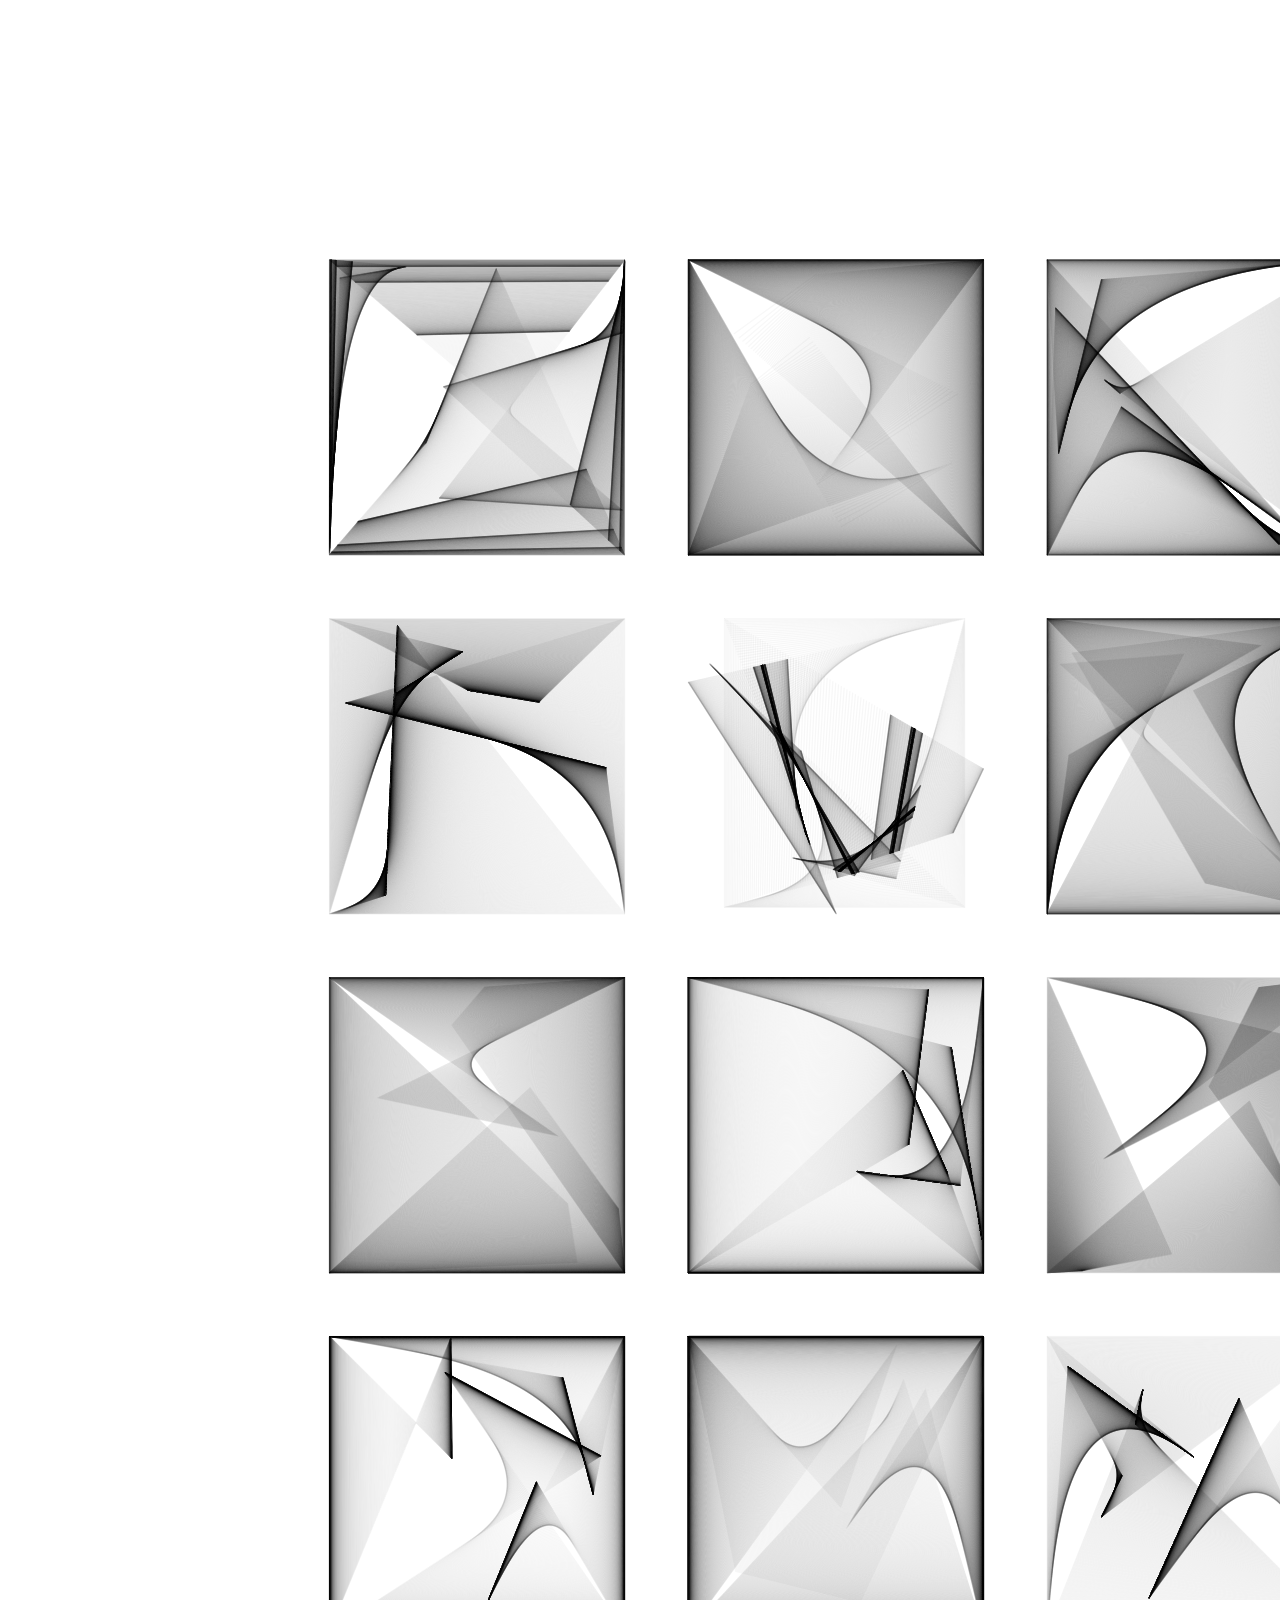
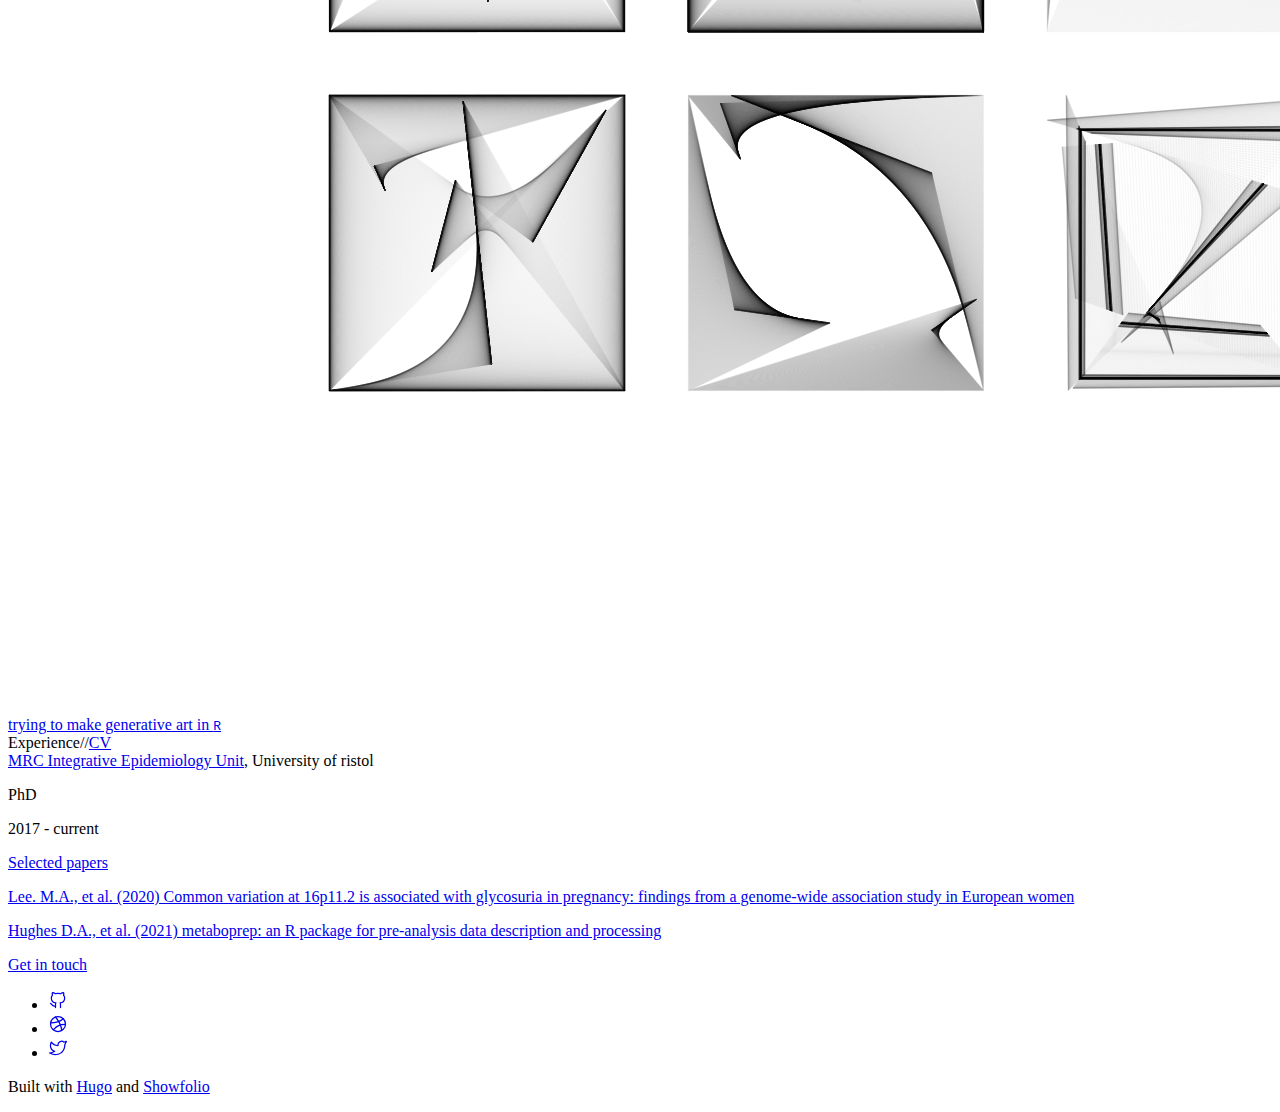
==== commit fbbe2dff: "update test" ====
--- a/index.html
+++ b/index.html
@@ -178,15 +178,15 @@
       <div>
 
         <div class="text font-bold my-2"><a class="text text-blue-100 hover:text-blue-400" href="http://www.bristol.ac.uk/integrative-epidemiology/">MRC Integrative Epidemiology Unit</a>, University of ristol</div>
-        <p class="my-1 font-light">PhD Student</p>
-        <p class="text-gray-500 my-1">2017 - 2021</p>
+        <p class="my-1 font-light">PhD</p>
+        <p class="text-gray-500 my-1">2017 - current</p>
 
       </div>
     </div>
 
     
     <div>
-      <div class="text-2xl font-semibold mb-4"><a class="text text-blue-100 hover:text-blue-400" href="https://orcid.org/0000-0001-6262-3447">Papers</div>
+      <div class="text-2xl font-semibold mb-4"><a class="text text-blue-100 hover:text-blue-400" href="https://orcid.org/0000-0001-6262-3447">Selected papers</div>
 
         <p class="my-1 font-light"><a class="text text-blue-100 hover:text-blue-400" href="https://doi.org/10.1093/hmg/ddaa054">Lee. M.A., et al. (2020) Common variation at 16p11.2 is associated with glycosuria in pregnancy: findings from a genome-wide association study in European women</a></p>
 
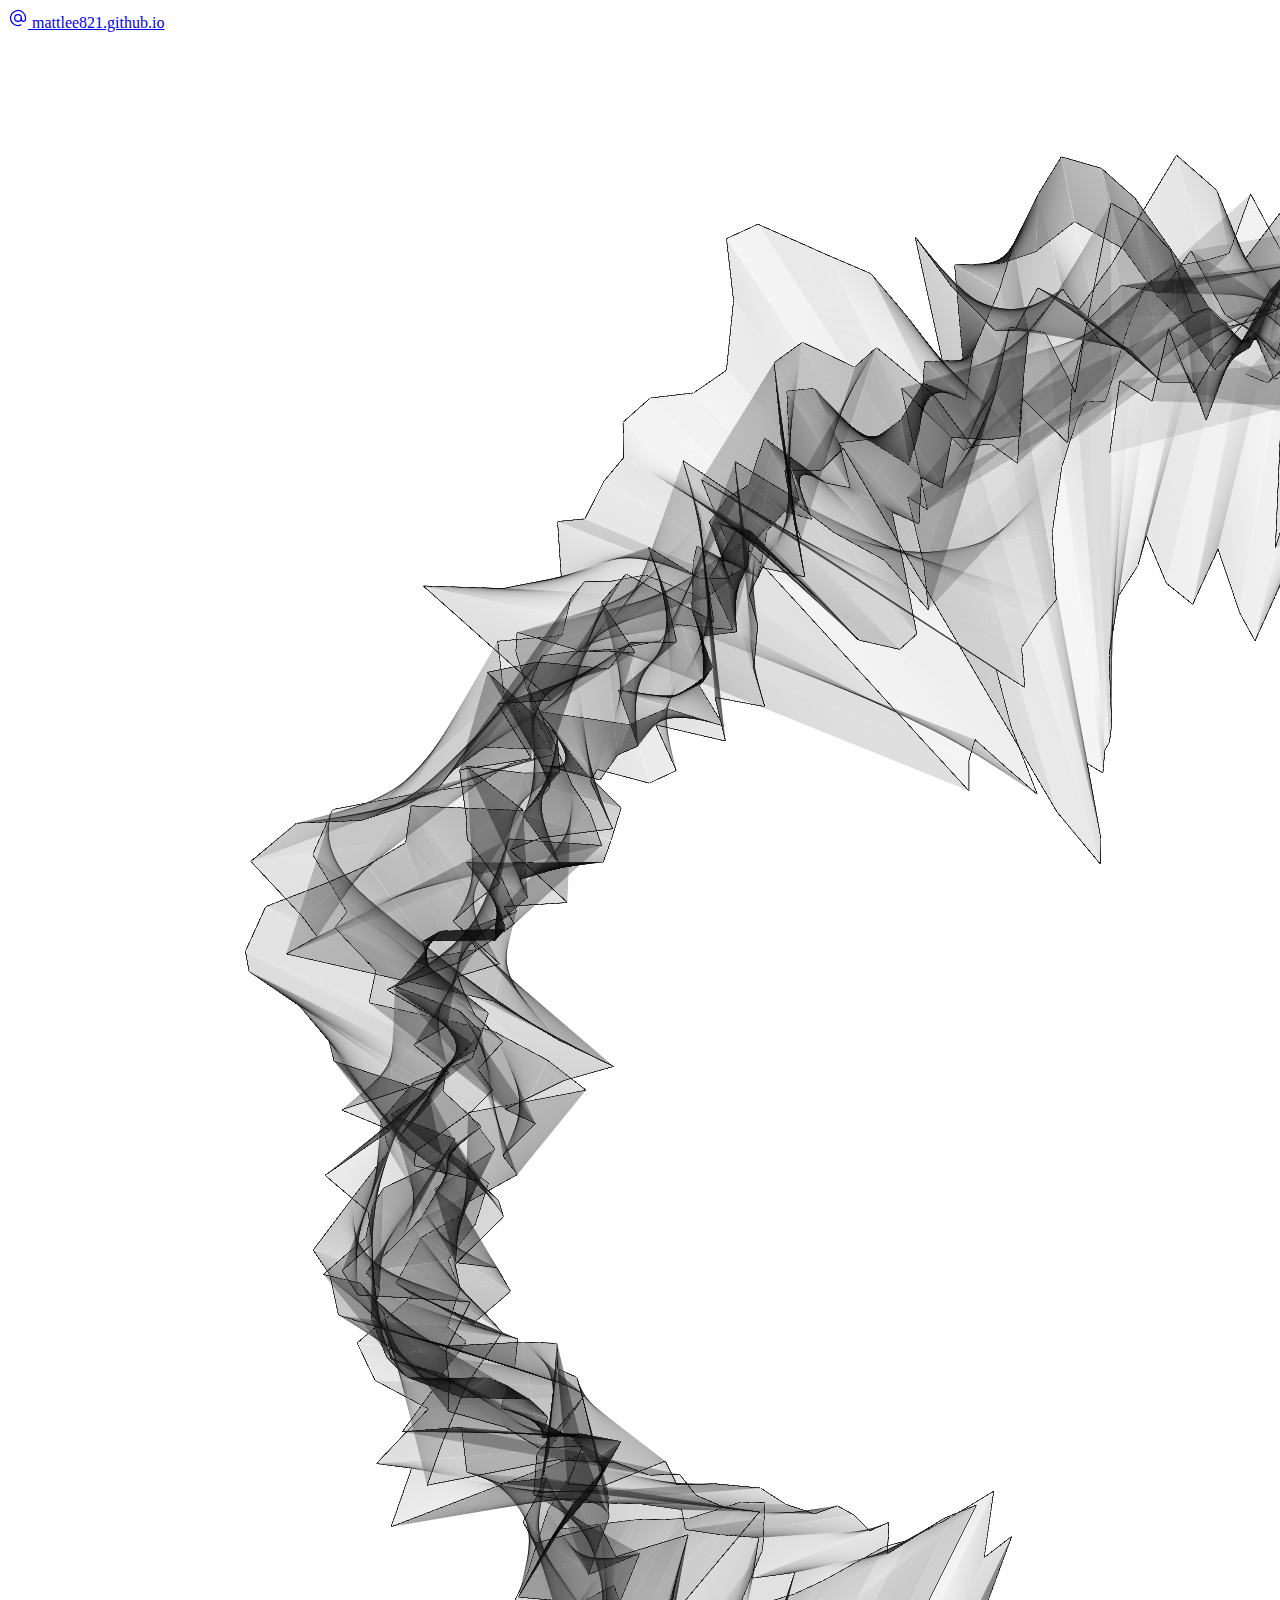
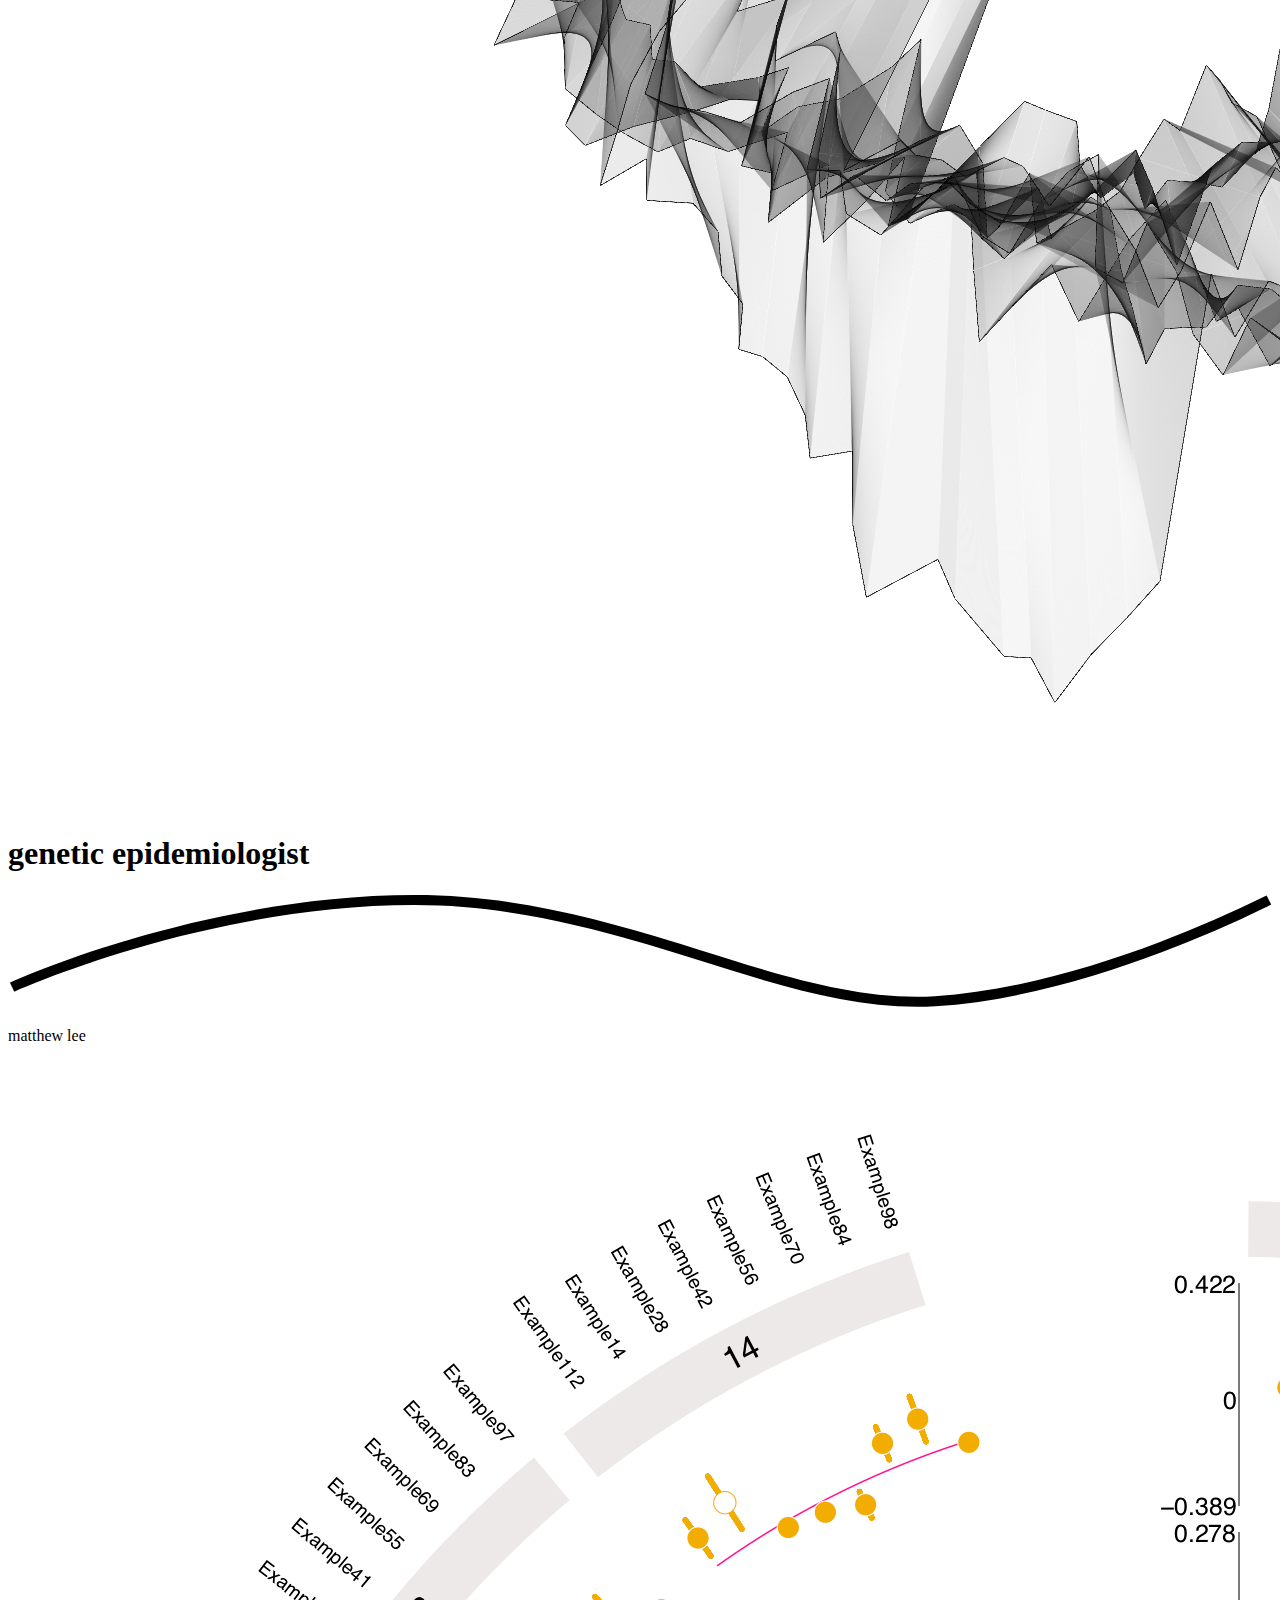
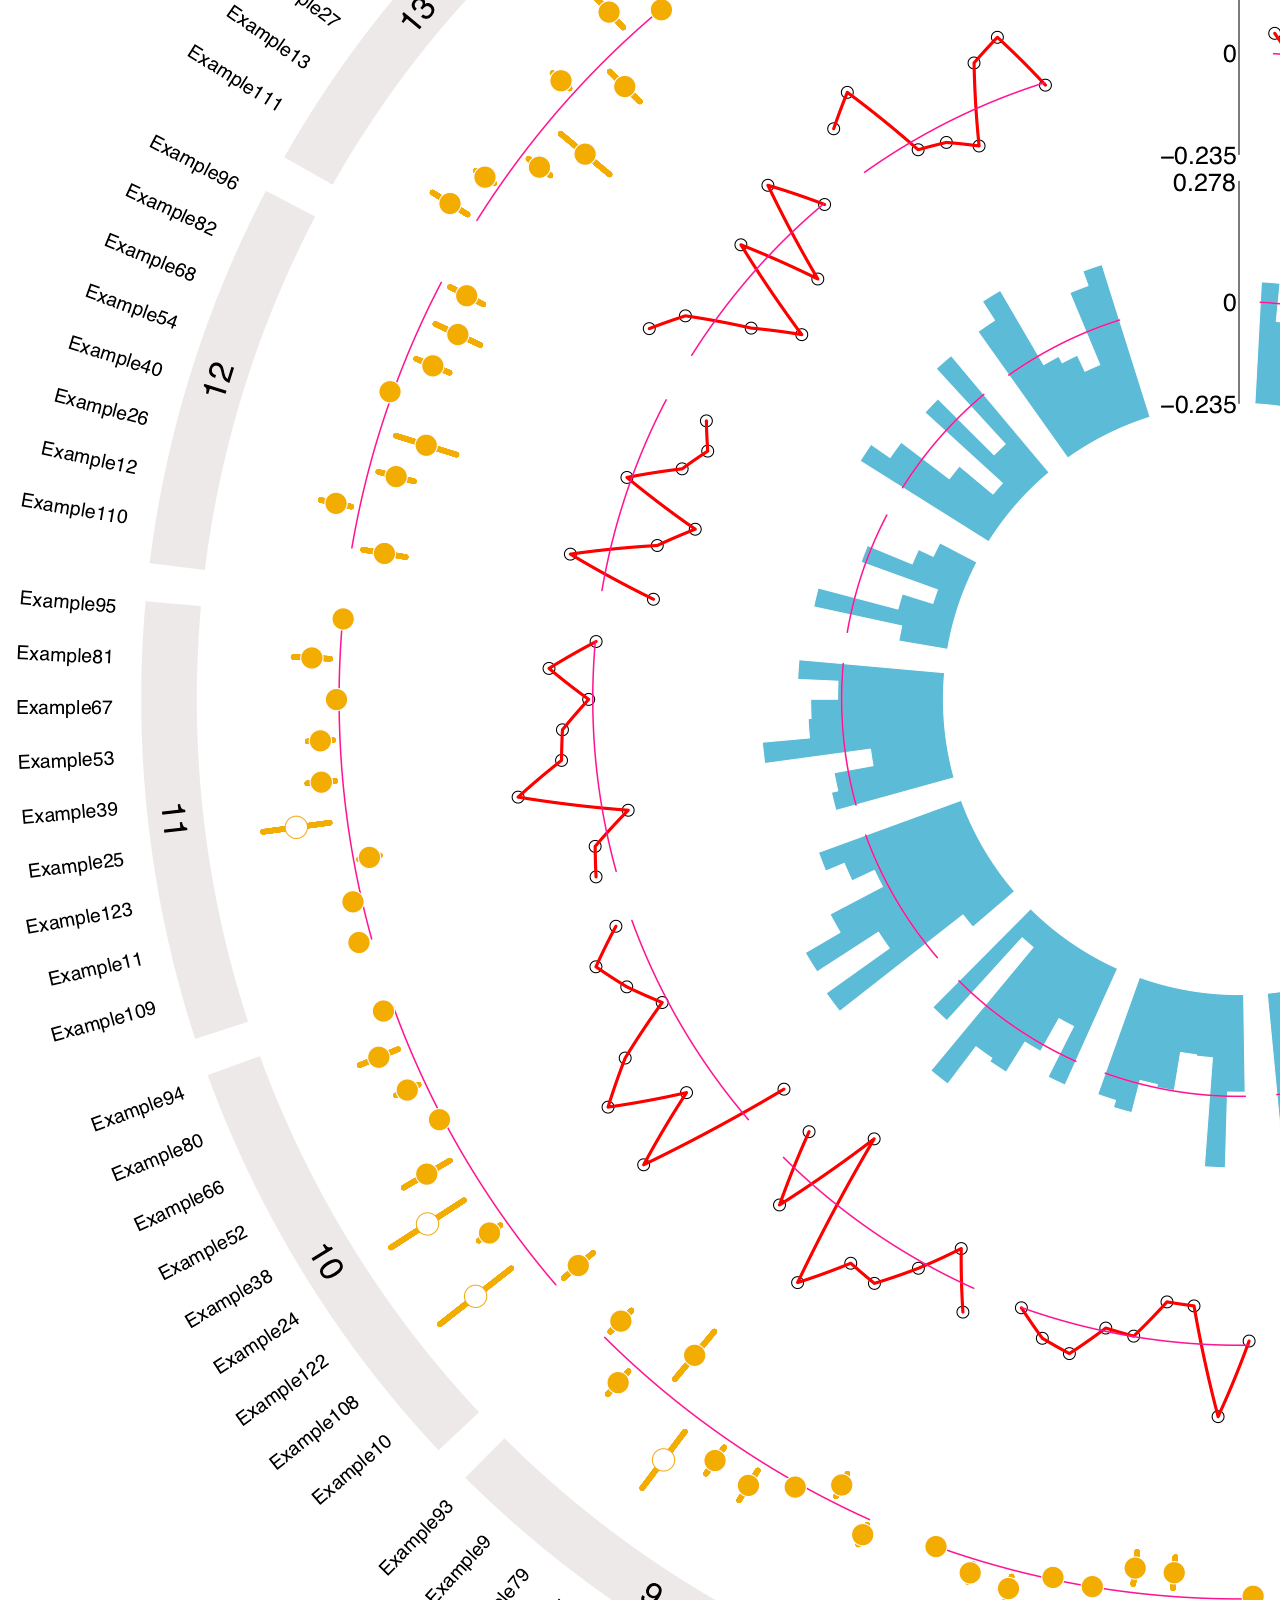
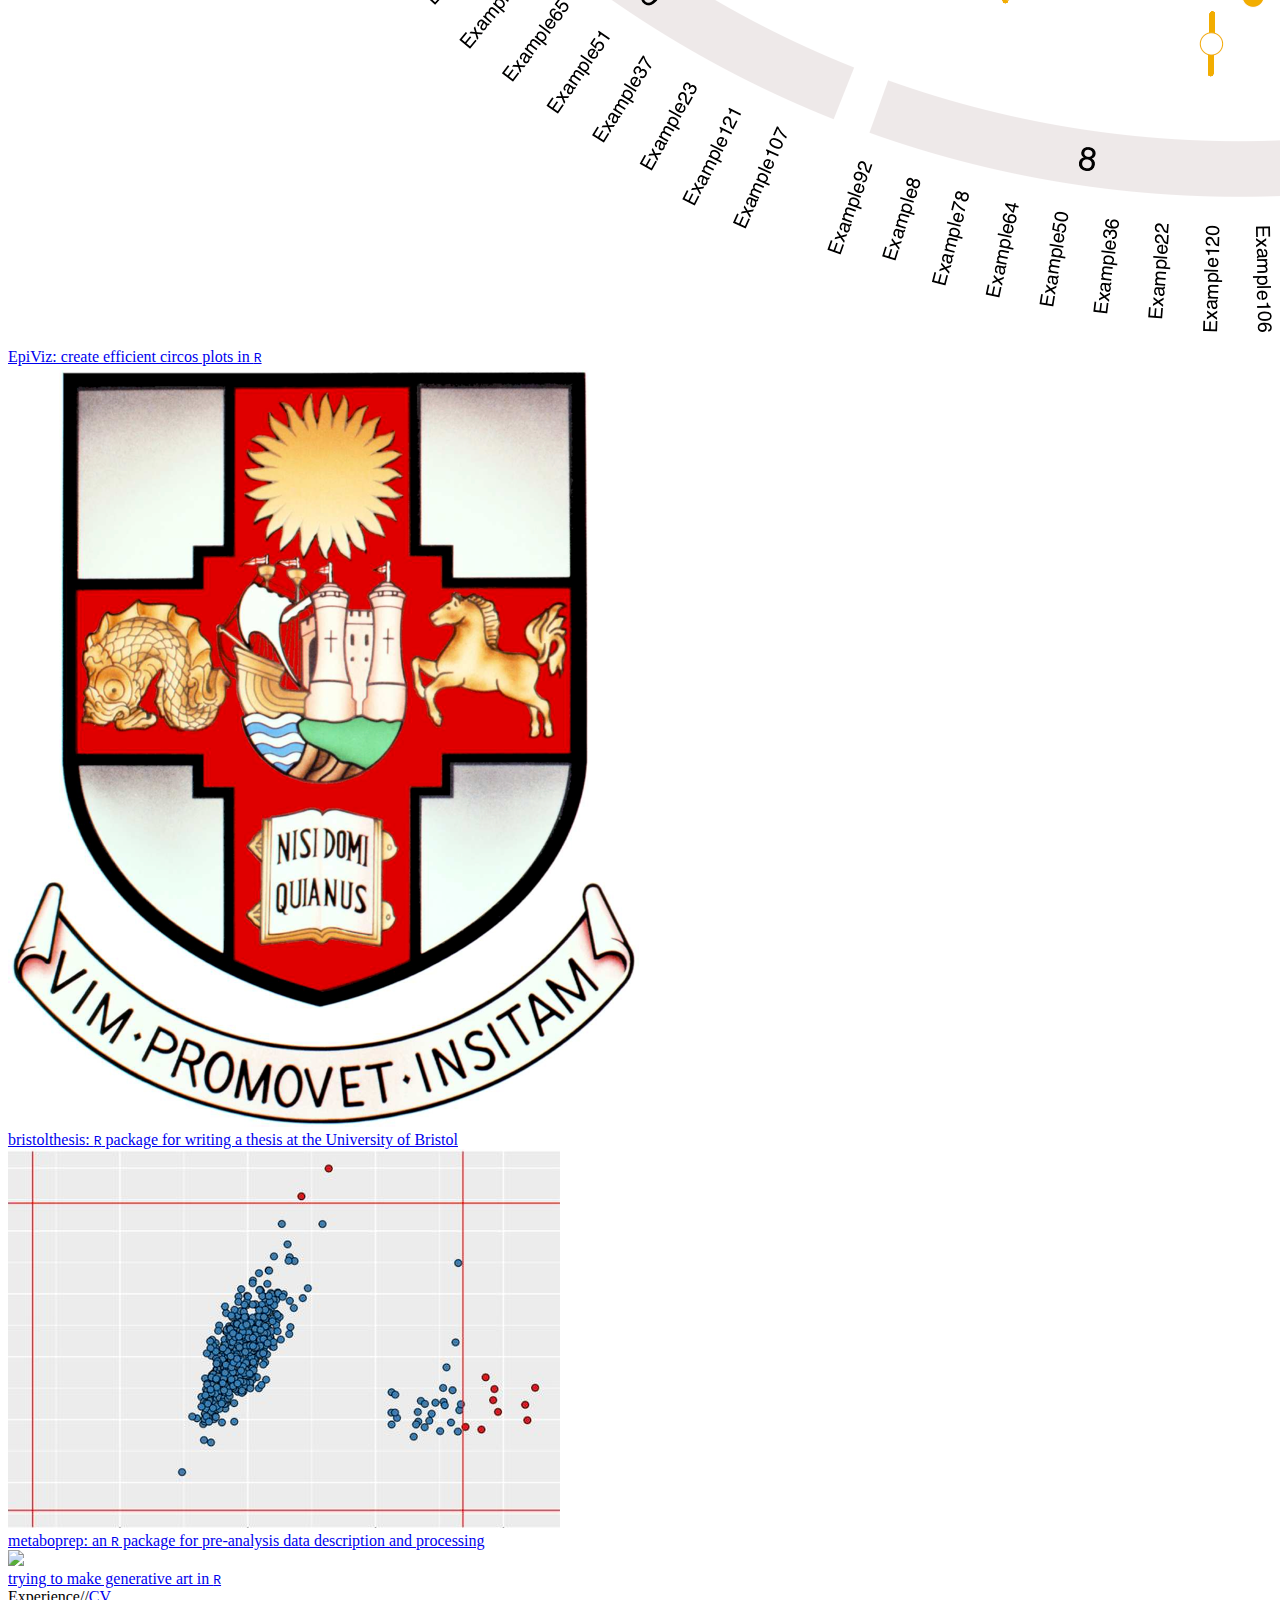
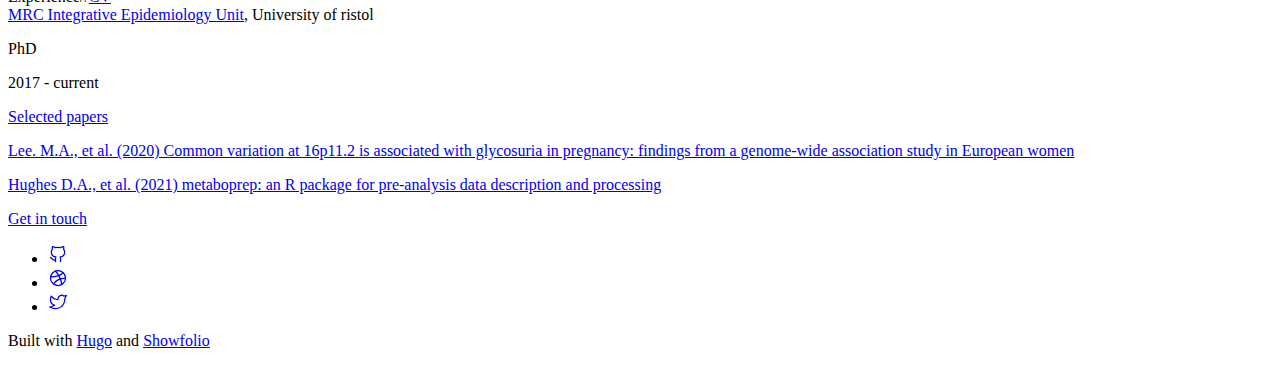
==== commit 7cfd1d97: "updated portfolio image" ====
--- a/index.html
+++ b/index.html
@@ -153,7 +153,7 @@
     <img
       class="rounded object-cover w-full h-full"
       loading="lazy"
-      src="/interpolate_squares.png"
+      src="/gradient1.gif"
       href="https://github.com/mattlee821/bristolthesis#bristolthesis"
     />
     <div
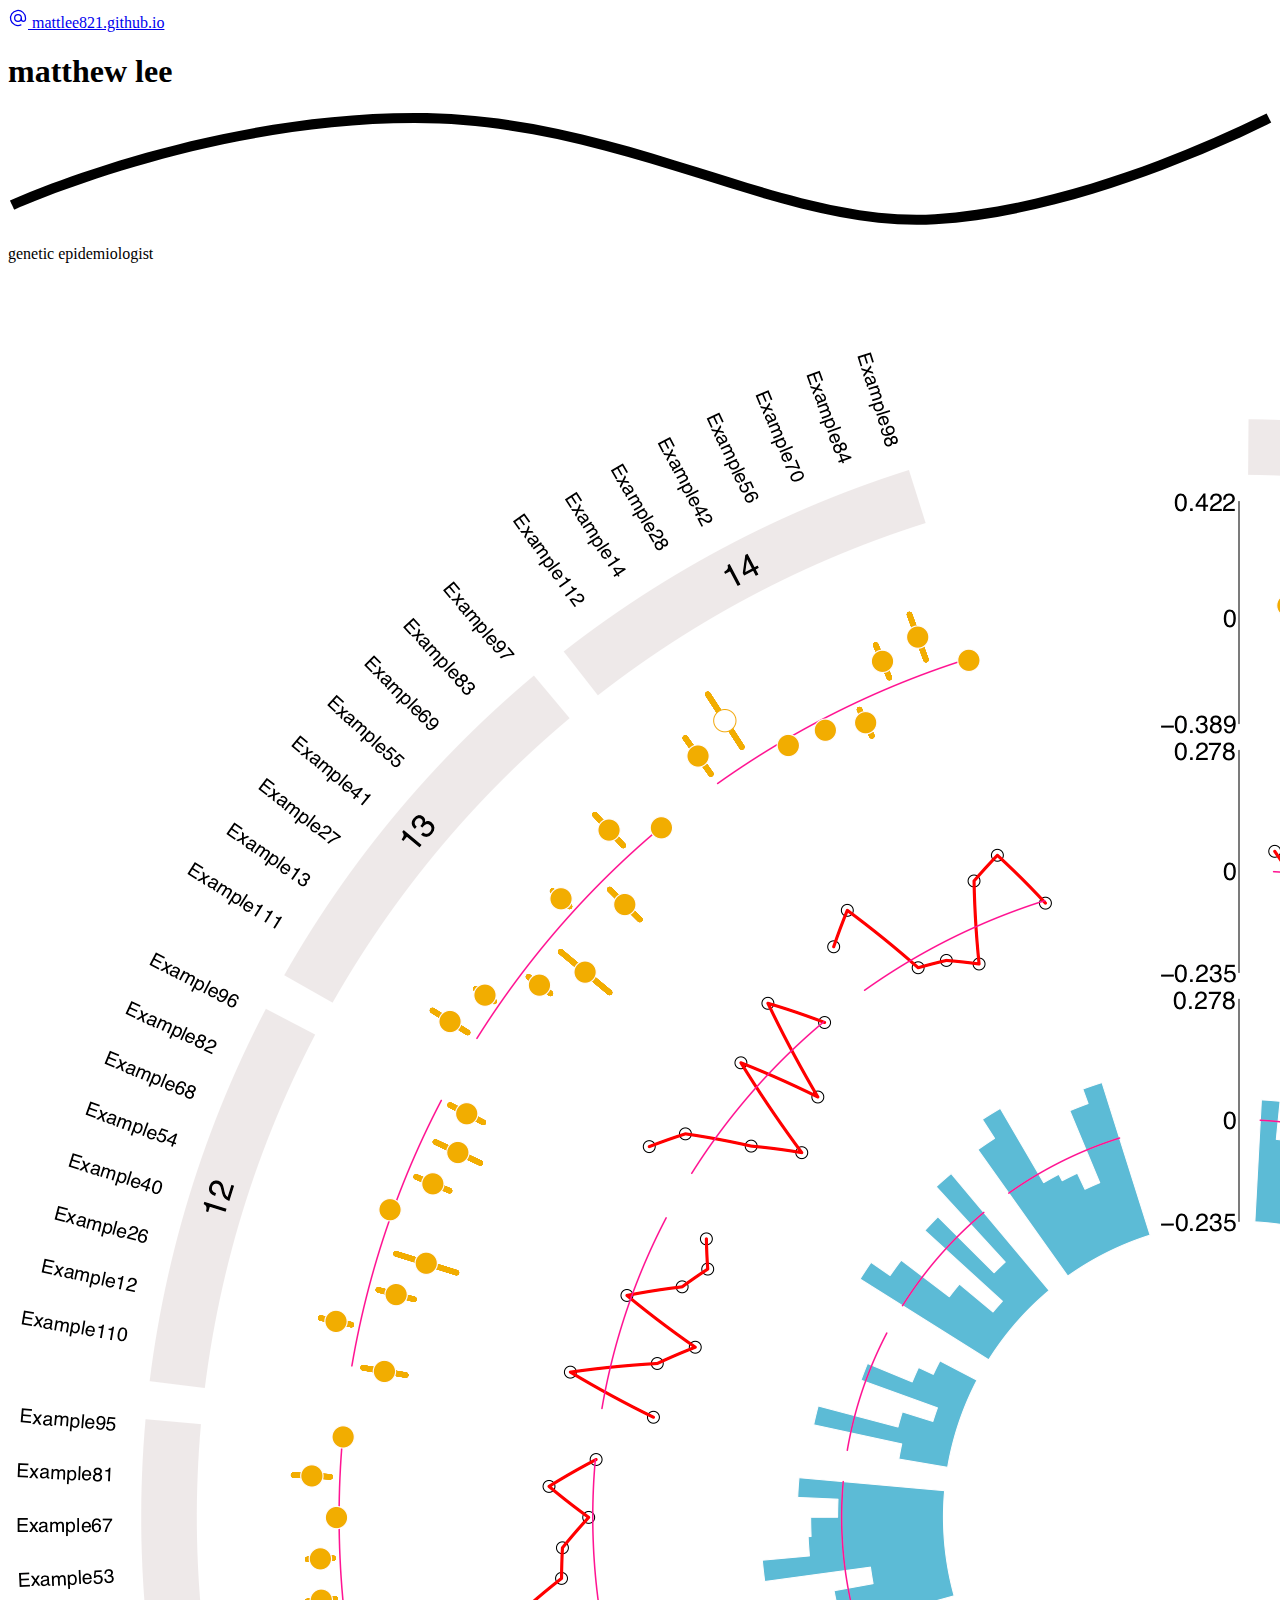
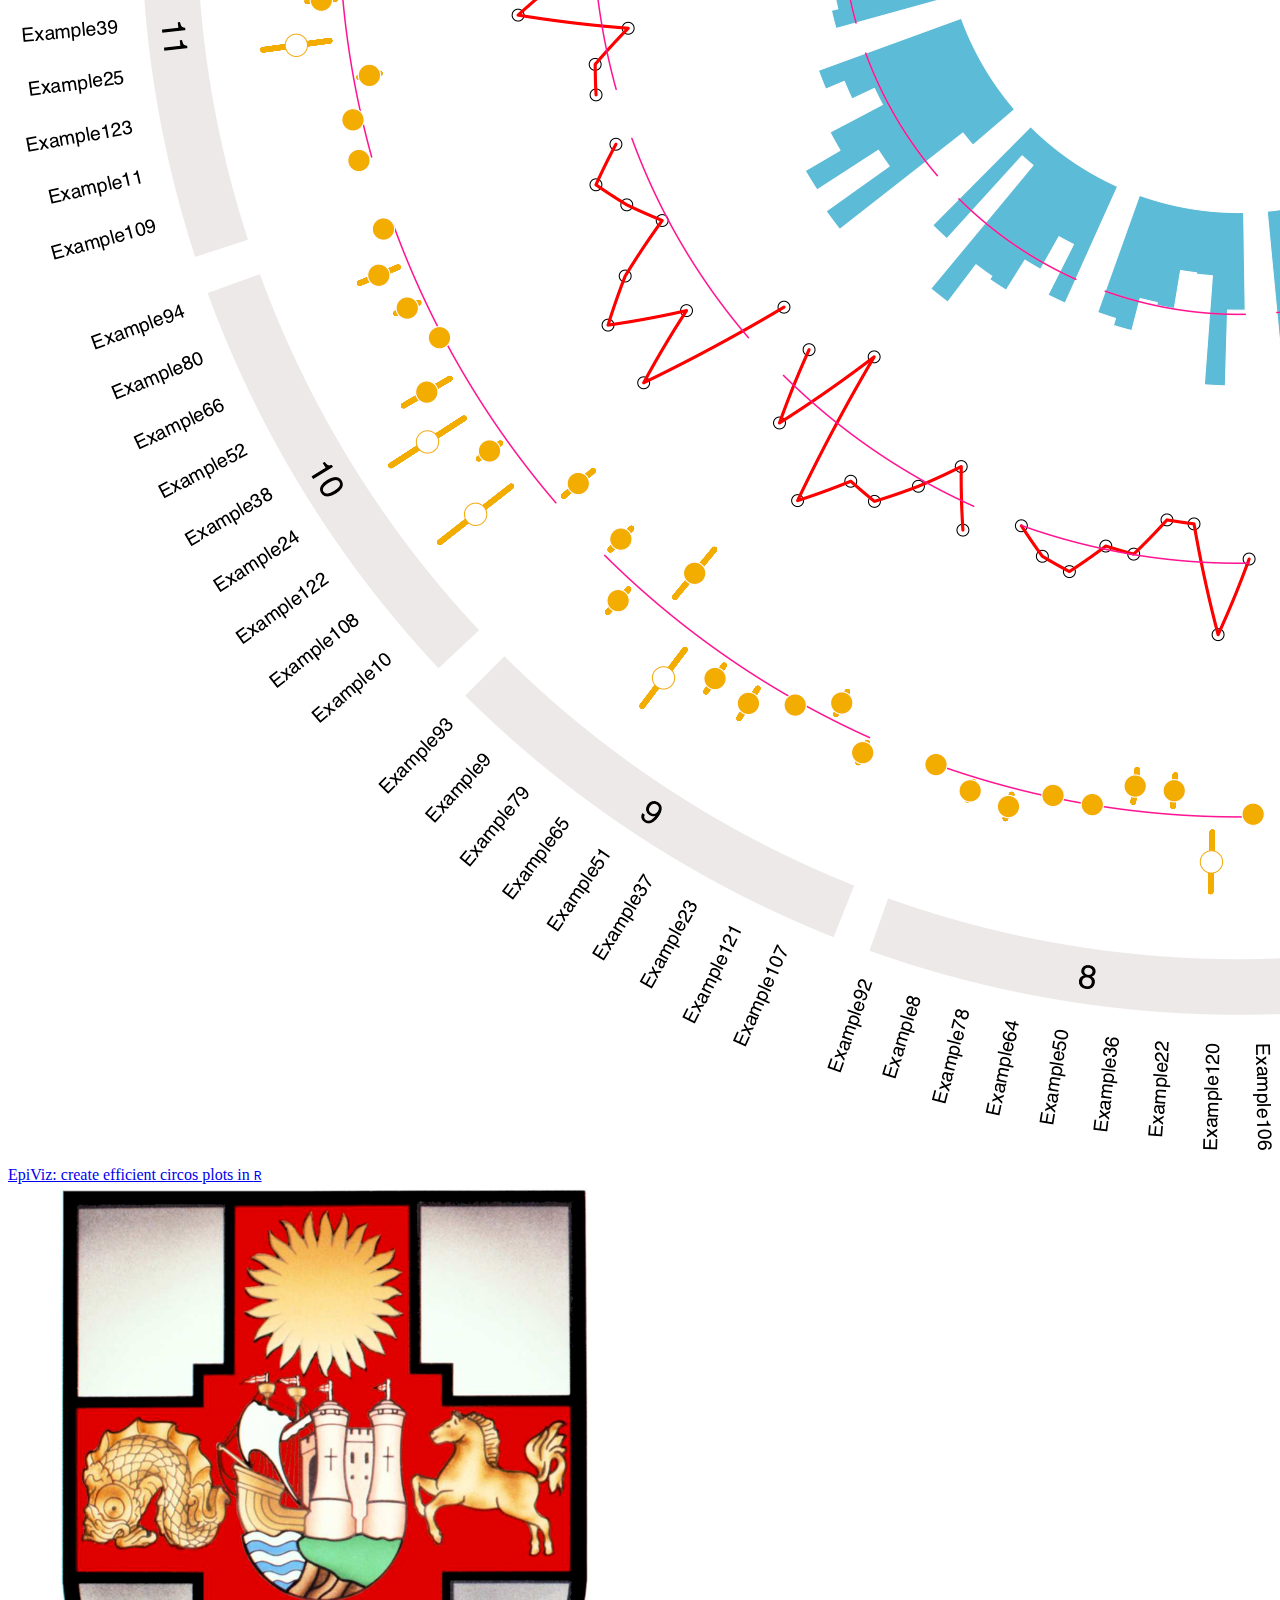
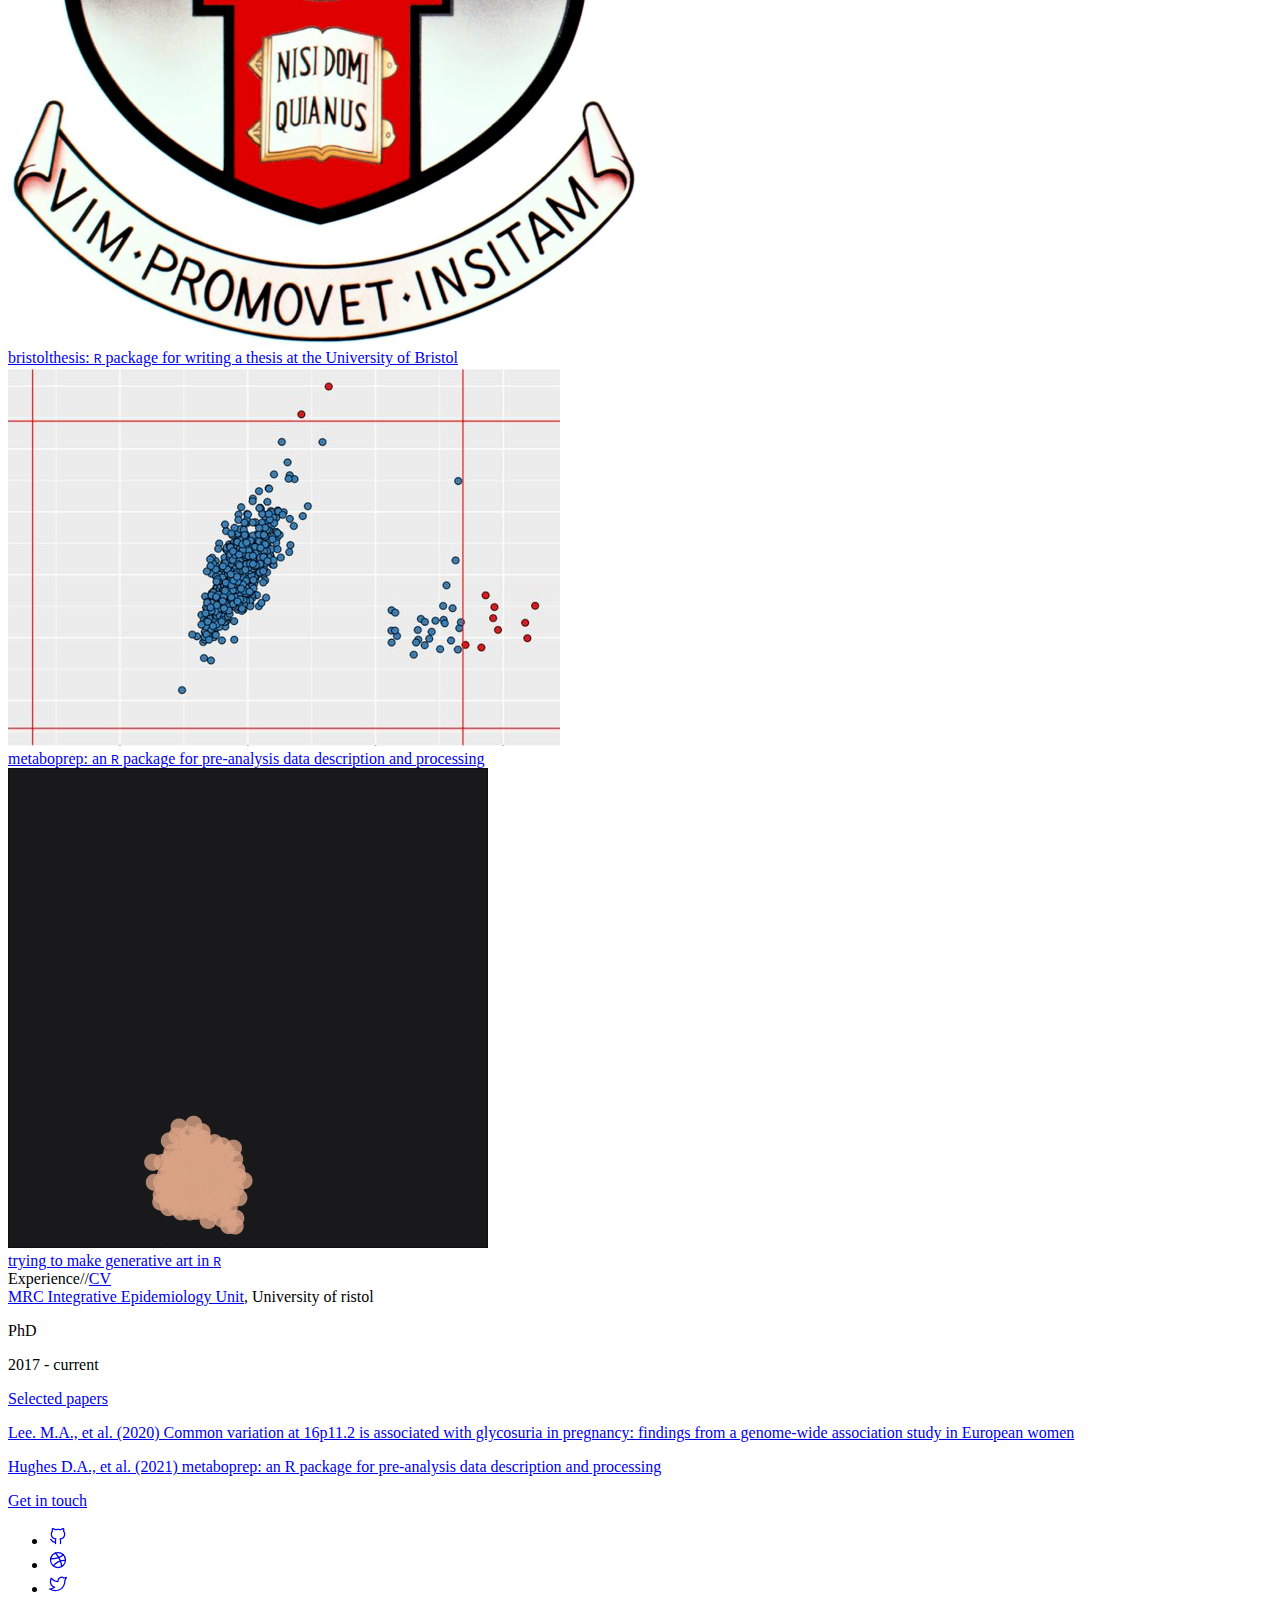
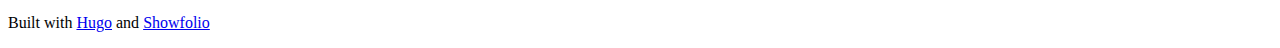
==== commit c5493965: "update" ====
--- a/index.html
+++ b/index.html
@@ -7,8 +7,8 @@
     mattlee821.github.io - mattlee821.github.io
   </title><meta name="generator" content="Hugo 0.86.0" /><link
     rel="stylesheet"
-    href="https://mattlee821.github.io/css/styles.min.9364912a7bef88d33468ac1e06ea8011244b5a9d7494901418b22db514455541.css"
-    integrity="sha256-k2SRKnvviNM0aKweBuqAESRLWp10lJAUGLIttRRFVUE="
+    href="https://mattlee821.github.io/css/styles.min.c1619ae9264c477237e38efc8fdc541b96333806118b5274b7e11f5b4a944eaf.css"
+    integrity="sha256-wWGa6SZMR3I34478j9xUG5YzOAYRi1J0t+EfW0qUTq8="
   />
   
   <script>
@@ -61,13 +61,9 @@
 
   
   
-  <div class="w-48 h-48 rounded-full mb-6 bg-white">
-    <a href="https://research-information.bris.ac.uk/en/persons/matthew-lee"><img src="/procedural_ring.png" class="w-full p-2 h-full object-contain" alt="Matthew Lee" /></a>
-  </div>
-  
 
   <h1 class="text-2xl font-bold text-center mb-4">
-    genetic epidemiologist
+    matthew lee
   </h1>
   <div
     class="text-5xl md:text-6xl font-bold text-center max-w-3xl mb-4 relative"
@@ -90,7 +86,7 @@
     <div class="relative"></div>
   </div>
   <p class="font-light text-center max-w-sm mb-8">
-    matthew lee
+    genetic epidemiologist
   </p>
 
  </section>
@@ -174,7 +170,7 @@
   <div class="grid grid-cols-2 gap-4">
     
     <div>
-      <div class="text-2xl font-semibold mb-4">Experience</a>//<a class="text text-blue-100 hover:text-blue-400" href="mattlee821.github.io/cv">CV</div>
+      <div class="text-2xl font-semibold mb-4">Experience</a>//<a class="text text-blue-100 hover:text-blue-400" href="https://htmlpreview.github.io/?https://github.com/mattlee821/information/blob/main/cv.html" target="_blank">CV</div>
       <div>
 
         <div class="text font-bold my-2"><a class="text text-blue-100 hover:text-blue-400" href="http://www.bristol.ac.uk/integrative-epidemiology/">MRC Integrative Epidemiology Unit</a>, University of ristol</div>
